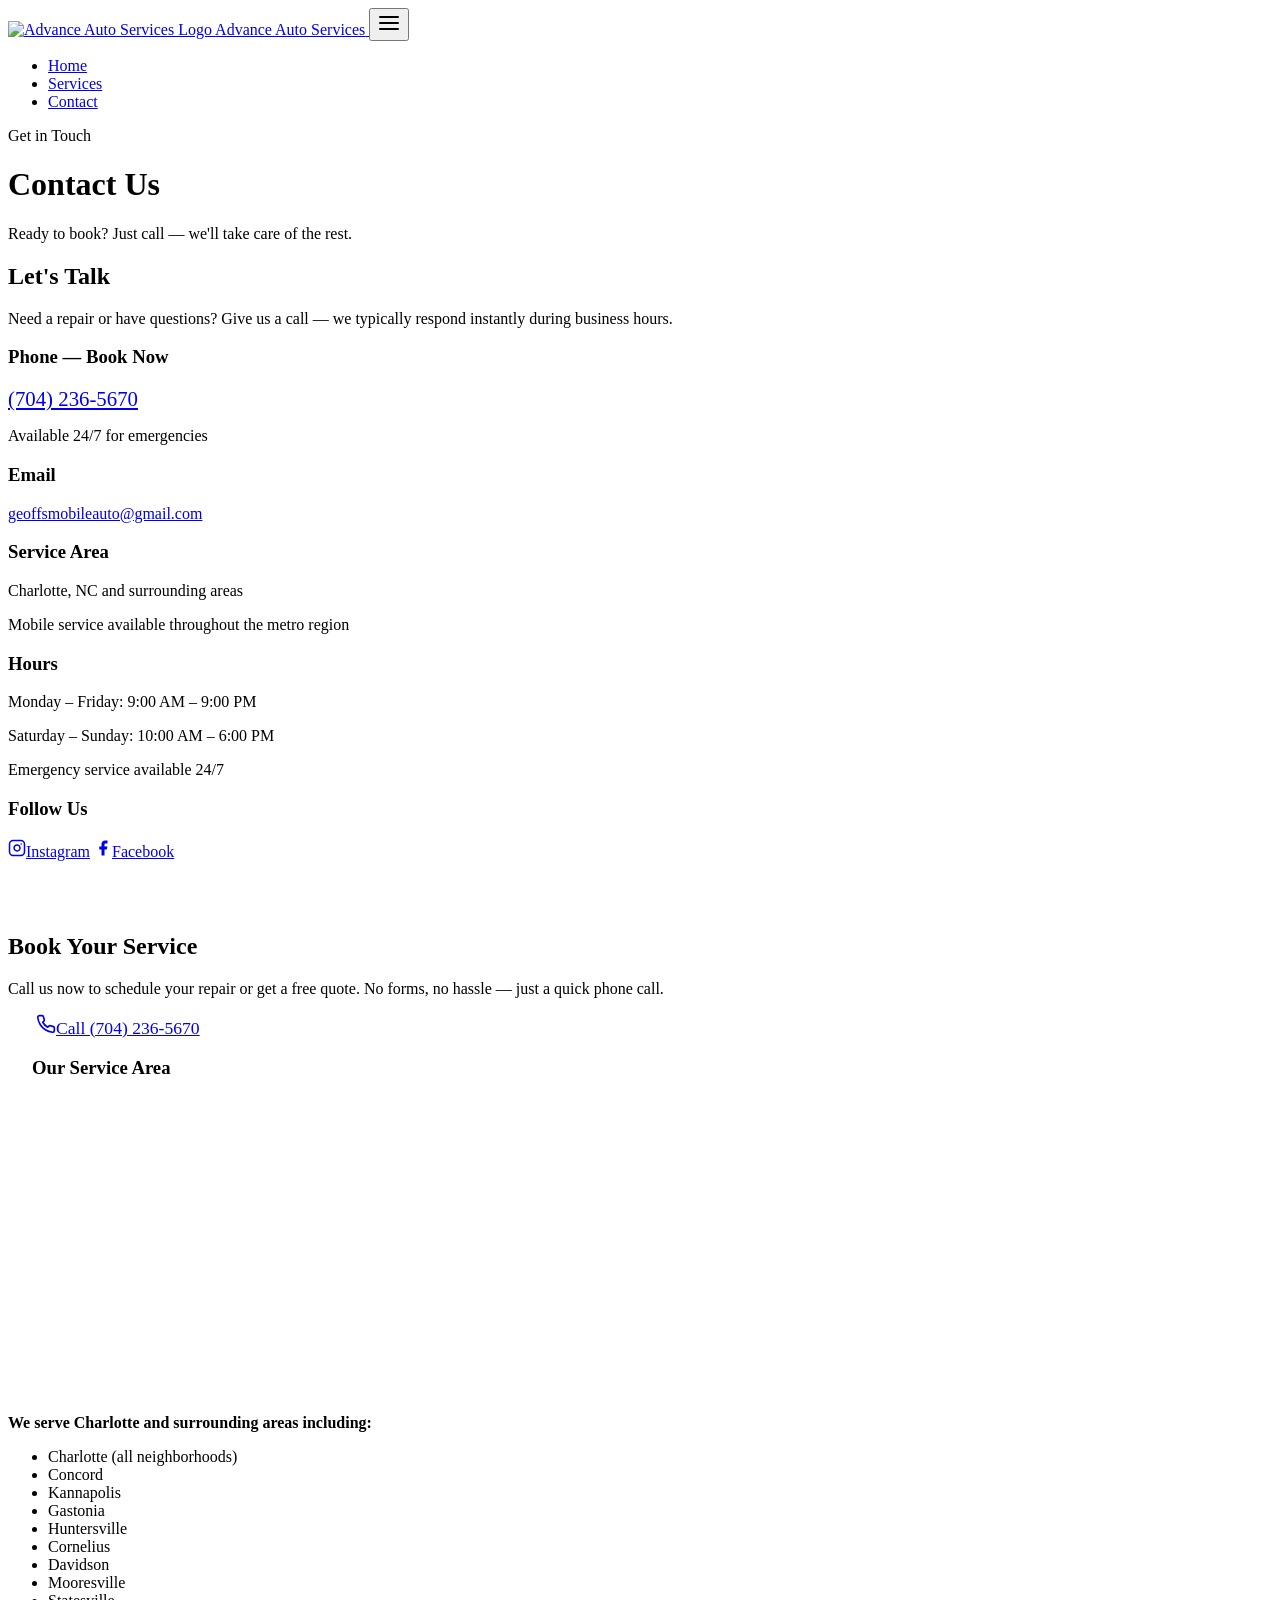
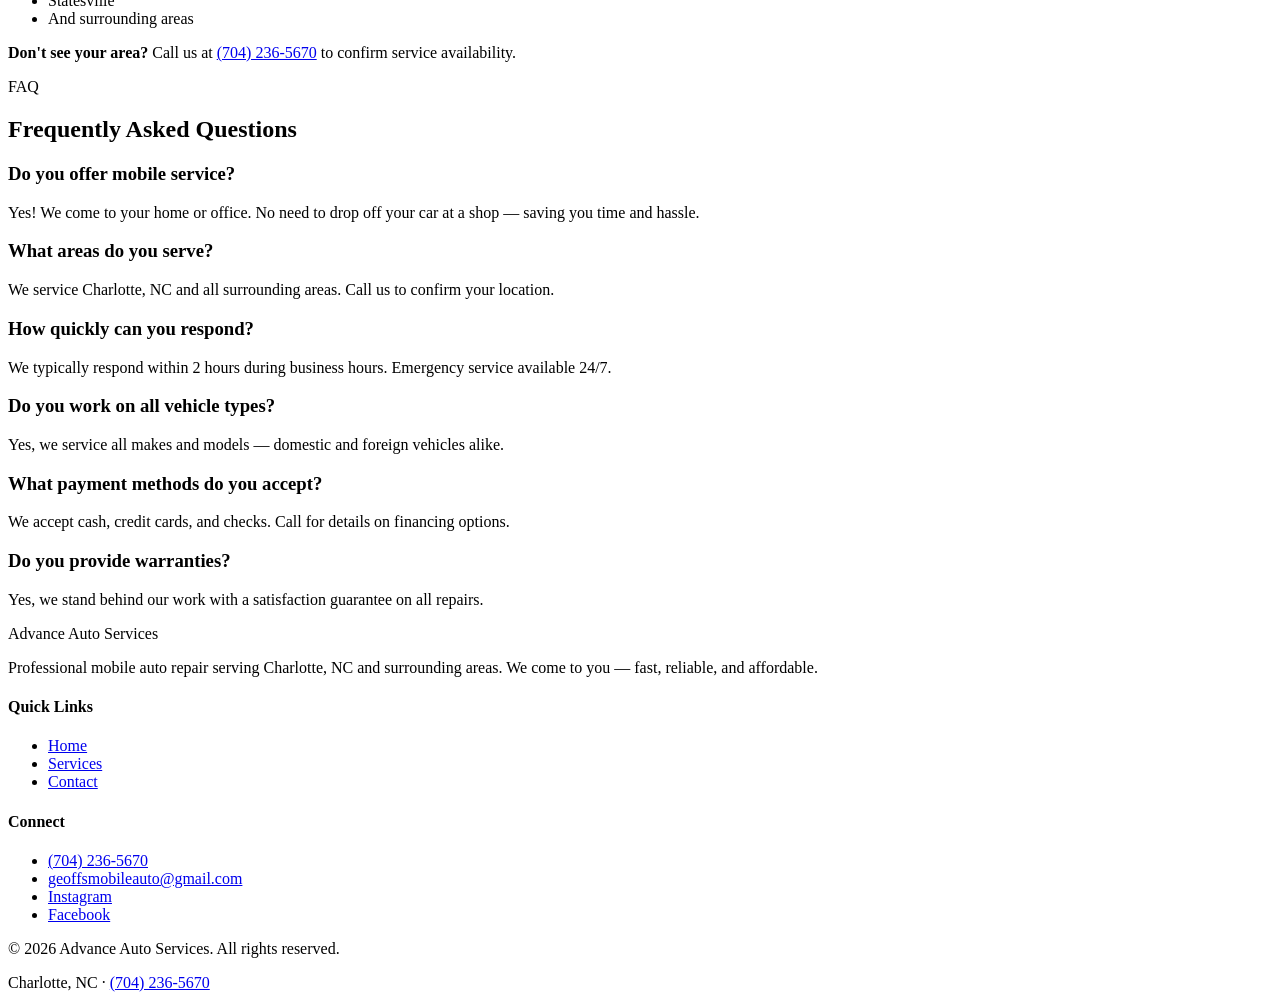
==== contact.html @ 5cb20993 "Add index, contact, services pages and stylesheet" ====
<!DOCTYPE html>
<html lang="en">
<head>
  <meta charset="UTF-8">
  <meta name="viewport" content="width=device-width, initial-scale=1.0">
  <title>Contact — Advance Auto Services | Charlotte, NC</title>
  <meta name="description" content="Contact Advance Auto Services in Charlotte, NC. Call (704) 236-5670 or email geoffsmobileauto@gmail.com for a free quote. Mobile service available 24/7.">
  <meta name="author" content="Advance Auto Services">
  <meta name="robots" content="index, follow, max-snippet:-1, max-image-preview:large, max-video-preview:-1">
  <meta name="theme-color" content="#c0392b">
  <meta property="og:title" content="Contact — Advance Auto Services | Charlotte, NC">
  <meta property="og:description" content="Get in touch with Advance Auto Services. Call (704) 236-5670 for a free quote or to schedule service. Available 24/7 for emergencies.">
  <meta property="og:type" content="website">
  <meta property="og:url" content="https://geoffsmobileauto.com/contact.html">
  <meta property="og:image" content="https://geoffsmobileauto.com/assets/og-image.jpg">
  <meta name="twitter:card" content="summary_large_image">
  <meta name="twitter:title" content="Contact — Advance Auto Services">
  <meta name="twitter:description" content="Contact us for mobile auto repair in Charlotte, NC. Call (704) 236-5670 or email for a free quote.">
  <link rel="canonical" href="https://geoffsmobileauto.com/contact.html">
  <link rel="icon" type="image/x-icon" href="assets/favicon.ico">
  <link rel="preconnect" href="https://fonts.googleapis.com">
  <link rel="preconnect" href="https://fonts.gstatic.com" crossorigin>
  <link rel="stylesheet" href="https://fonts.googleapis.com/css2?family=Inter:wght@300;400;500;600;700;800&display=swap">
  <link rel="stylesheet" href="styles.css">
  <script type="application/ld+json">
  {
    "@context": "https://schema.org",
    "@type": "LocalBusiness",
    "name": "Advance Auto Services",
    "telephone": "(704) 236-5670",
    "email": "geoffsmobileauto@gmail.com",
    "address": { "@type": "PostalAddress", "addressLocality": "Charlotte", "addressRegion": "NC", "addressCountry": "US" },
    "url": "https://geoffsmobileauto.com",
    "areaServed": { "@type": "City", "name": "Charlotte, NC" }
  }
  </script>
</head>
<body>
  <nav class="navbar">
    <div class="container">
      <a href="index.html" class="logo">
        <img src="assets/logo.webp" alt="Advance Auto Services Logo" class="logo-img" width="40" height="40">
        <span class="logo-text">Advance <span>Auto Services</span></span>
      </a>
      <button class="mobile-toggle" id="mobileToggle" aria-label="Toggle menu">
        <svg width="24" height="24" viewBox="0 0 24 24" fill="none" stroke="currentColor" stroke-width="2" stroke-linecap="round"><line x1="3" y1="6" x2="21" y2="6" /><line x1="3" y1="12" x2="21" y2="12" /><line x1="3" y1="18" x2="21" y2="18" /></svg>
      </button>
      <ul class="nav-links" id="navLinks">
        <li><a href="index.html">Home</a></li>
        <li><a href="services.html">Services</a></li>
        <li><a href="contact.html" class="active">Contact</a></li>
      </ul>
    </div>
  </nav>
  <main>
    <header class="page-header">
      <div class="container">
        <p class="section-label" style="color: var(--primary-light);">Get in Touch</p>
        <h1>Contact Us</h1>
        <p>Ready to book? Just call — we'll take care of the rest.</p>
      </div>
    </header>
    <section class="contact-section">
      <div class="container">
        <div class="contact-wrapper">
          <div class="contact-info">
            <h2>Let's Talk</h2>
            <p>Need a repair or have questions? Give us a call — we typically respond instantly during business hours.</p>
            <div class="info-item"><h3>Phone — Book Now</h3><p><a href="tel:+17042365670" style="font-size:1.3rem;">(704) 236-5670</a></p><p class="small">Available 24/7 for emergencies</p></div>
            <div class="info-item"><h3>Email</h3><p><a href="mailto:geoffsmobileauto@gmail.com">geoffsmobileauto@gmail.com</a></p></div>
            <div class="info-item"><h3>Service Area</h3><p>Charlotte, NC and surrounding areas</p><p class="small">Mobile service available throughout the metro region</p></div>
            <div class="info-item"><h3>Hours</h3><p>Monday – Friday: 9:00 AM – 9:00 PM</p><p>Saturday – Sunday: 10:00 AM – 6:00 PM</p><p class="small">Emergency service available 24/7</p></div>
            <div class="info-item">
              <h3>Follow Us</h3>
              <div class="social-links">
                <a href="https://www.instagram.com/geoffsmobileauto/" target="_blank" rel="noopener noreferrer" class="social-link"><svg width="18" height="18" viewBox="0 0 24 24" fill="none" stroke="currentColor" stroke-width="2" stroke-linecap="round" stroke-linejoin="round"><rect x="2" y="2" width="20" height="20" rx="5" ry="5" /><path d="M16 11.37A4 4 0 1 1 12.63 8 4 4 0 0 1 16 11.37z" /><line x1="17.5" y1="6.5" x2="17.51" y2="6.5" /></svg>Instagram</a>
                <a href="https://www.facebook.com/Geoffsmobileauto/" target="_blank" rel="noopener noreferrer" class="social-link"><svg width="18" height="18" viewBox="0 0 24 24" fill="currentColor"><path d="M18 2h-3a5 5 0 0 0-5 5v3H7v4h3v8h4v-8h3l1-4h-4V7a1 1 0 0 1 1-1h3z" /></svg>Facebook</a>
              </div>
            </div>
          </div>
          <div class="contact-book-wrapper">
            <div class="book-now-card">
              <svg width="48" height="48" viewBox="0 0 24 24" fill="none" stroke="var(--primary)" stroke-width="1.5" stroke-linecap="round" stroke-linejoin="round"><path d="M22 16.92v3a2 2 0 0 1-2.18 2 19.79 19.79 0 0 1-8.63-3.07 19.5 19.5 0 0 1-6-6 19.79 19.79 0 0 1-3.07-8.67A2 2 0 0 1 4.11 2h3a2 2 0 0 1 2 1.72c.127.96.361 1.903.7 2.81a2 2 0 0 1-.45 2.11L8.09 9.91a16 16 0 0 0 6 6l1.27-1.27a2 2 0 0 1 2.11-.45c.907.339 1.85.573 2.81.7A2 2 0 0 1 22 16.92z" /></svg>
              <h2>Book Your Service</h2>
              <p>Call us now to schedule your repair or get a free quote. No forms, no hassle — just a quick phone call.</p>
              <a href="tel:+17042365670" class="btn btn-primary" style="width:100%;justify-content:center;font-size:1.1rem;padding:18px 28px;"><svg width="20" height="20" viewBox="0 0 24 24" fill="none" stroke="currentColor" stroke-width="2" stroke-linecap="round" stroke-linejoin="round"><path d="M22 16.92v3a2 2 0 0 1-2.18 2 19.79 19.79 0 0 1-8.63-3.07 19.5 19.5 0 0 1-6-6 19.79 19.79 0 0 1-3.07-8.67A2 2 0 0 1 4.11 2h3a2 2 0 0 1 2 1.72c.127.96.361 1.903.7 2.81a2 2 0 0 1-.45 2.11L8.09 9.91a16 16 0 0 0 6 6l1.27-1.27a2 2 0 0 1 2.11-.45c.907.339 1.85.573 2.81.7A2 2 0 0 1 22 16.92z" /></svg>Call (704) 236-5670</a>
            </div>
            <div class="map-card">
              <h3><svg width="18" height="18" viewBox="0 0 24 24" fill="none" stroke="var(--primary)" stroke-width="2" stroke-linecap="round" stroke-linejoin="round" style="vertical-align:middle;margin-right:6px"><path d="M21 10c0 7-9 13-9 13s-9-6-9-13a9 9 0 0 1 18 0z" /><circle cx="12" cy="10" r="3" /></svg>Our Service Area</h3>
              <div class="map-wrapper"><div id="map" style="width: 100%; height: 300px; border-radius: 0;"></div></div>
              <div class="coverage-details">
                <p><strong>We serve Charlotte and surrounding areas including:</strong></p>
                <ul class="coverage-list"><li>Charlotte (all neighborhoods)</li><li>Concord</li><li>Kannapolis</li><li>Gastonia</li><li>Huntersville</li><li>Cornelius</li><li>Davidson</li><li>Mooresville</li><li>Statesville</li><li>And surrounding areas</li></ul>
                <p class="coverage-note"><strong>Don't see your area?</strong> Call us at <a href="tel:+17042365670">(704) 236-5670</a> to confirm service availability.</p>
              </div>
            </div>
          </div>
        </div>
      </div>
    </section>
    <section class="faq-section">
      <div class="container">
        <div class="section-header text-center"><p class="section-label">FAQ</p><h2 class="section-title">Frequently Asked Questions</h2></div>
        <div class="faq-grid">
          <div class="faq-item"><h3>Do you offer mobile service?</h3><p>Yes! We come to your home or office. No need to drop off your car at a shop — saving you time and hassle.</p></div>
          <div class="faq-item"><h3>What areas do you serve?</h3><p>We service Charlotte, NC and all surrounding areas. Call us to confirm your location.</p></div>
          <div class="faq-item"><h3>How quickly can you respond?</h3><p>We typically respond within 2 hours during business hours. Emergency service available 24/7.</p></div>
          <div class="faq-item"><h3>Do you work on all vehicle types?</h3><p>Yes, we service all makes and models — domestic and foreign vehicles alike.</p></div>
          <div class="faq-item"><h3>What payment methods do you accept?</h3><p>We accept cash, credit cards, and checks. Call for details on financing options.</p></div>
          <div class="faq-item"><h3>Do you provide warranties?</h3><p>Yes, we stand behind our work with a satisfaction guarantee on all repairs.</p></div>
        </div>
      </div>
    </section>
  </main>
  <footer>
    <div class="container">
      <div class="footer-grid">
        <div class="footer-brand"><span class="logo-text">Advance <span style="color:var(--primary);">Auto Services</span></span><p>Professional mobile auto repair serving Charlotte, NC and surrounding areas. We come to you — fast, reliable, and affordable.</p></div>
        <div class="footer-col"><h4>Quick Links</h4><ul><li><a href="index.html">Home</a></li><li><a href="services.html">Services</a></li><li><a href="contact.html">Contact</a></li></ul></div>
        <div class="footer-col"><h4>Connect</h4><ul><li><a href="tel:+17042365670">(704) 236-5670</a></li><li><a href="mailto:geoffsmobileauto@gmail.com">geoffsmobileauto@gmail.com</a></li><li><a href="https://www.instagram.com/geoffsmobileauto/" target="_blank" rel="noopener noreferrer">Instagram</a></li><li><a href="https://www.facebook.com/Geoffsmobileauto/" target="_blank" rel="noopener noreferrer">Facebook</a></li></ul></div>
      </div>
      <div class="footer-bottom">
        <p>&copy; <span class="copyright-year">2025</span> Advance Auto Services. All rights reserved.</p>
        <p>Charlotte, NC &middot; <a href="tel:+17042365670">(704) 236-5670</a></p>
      </div>
    </div>
  </footer>
  <script src="script.js"></script>
</body>
</html>
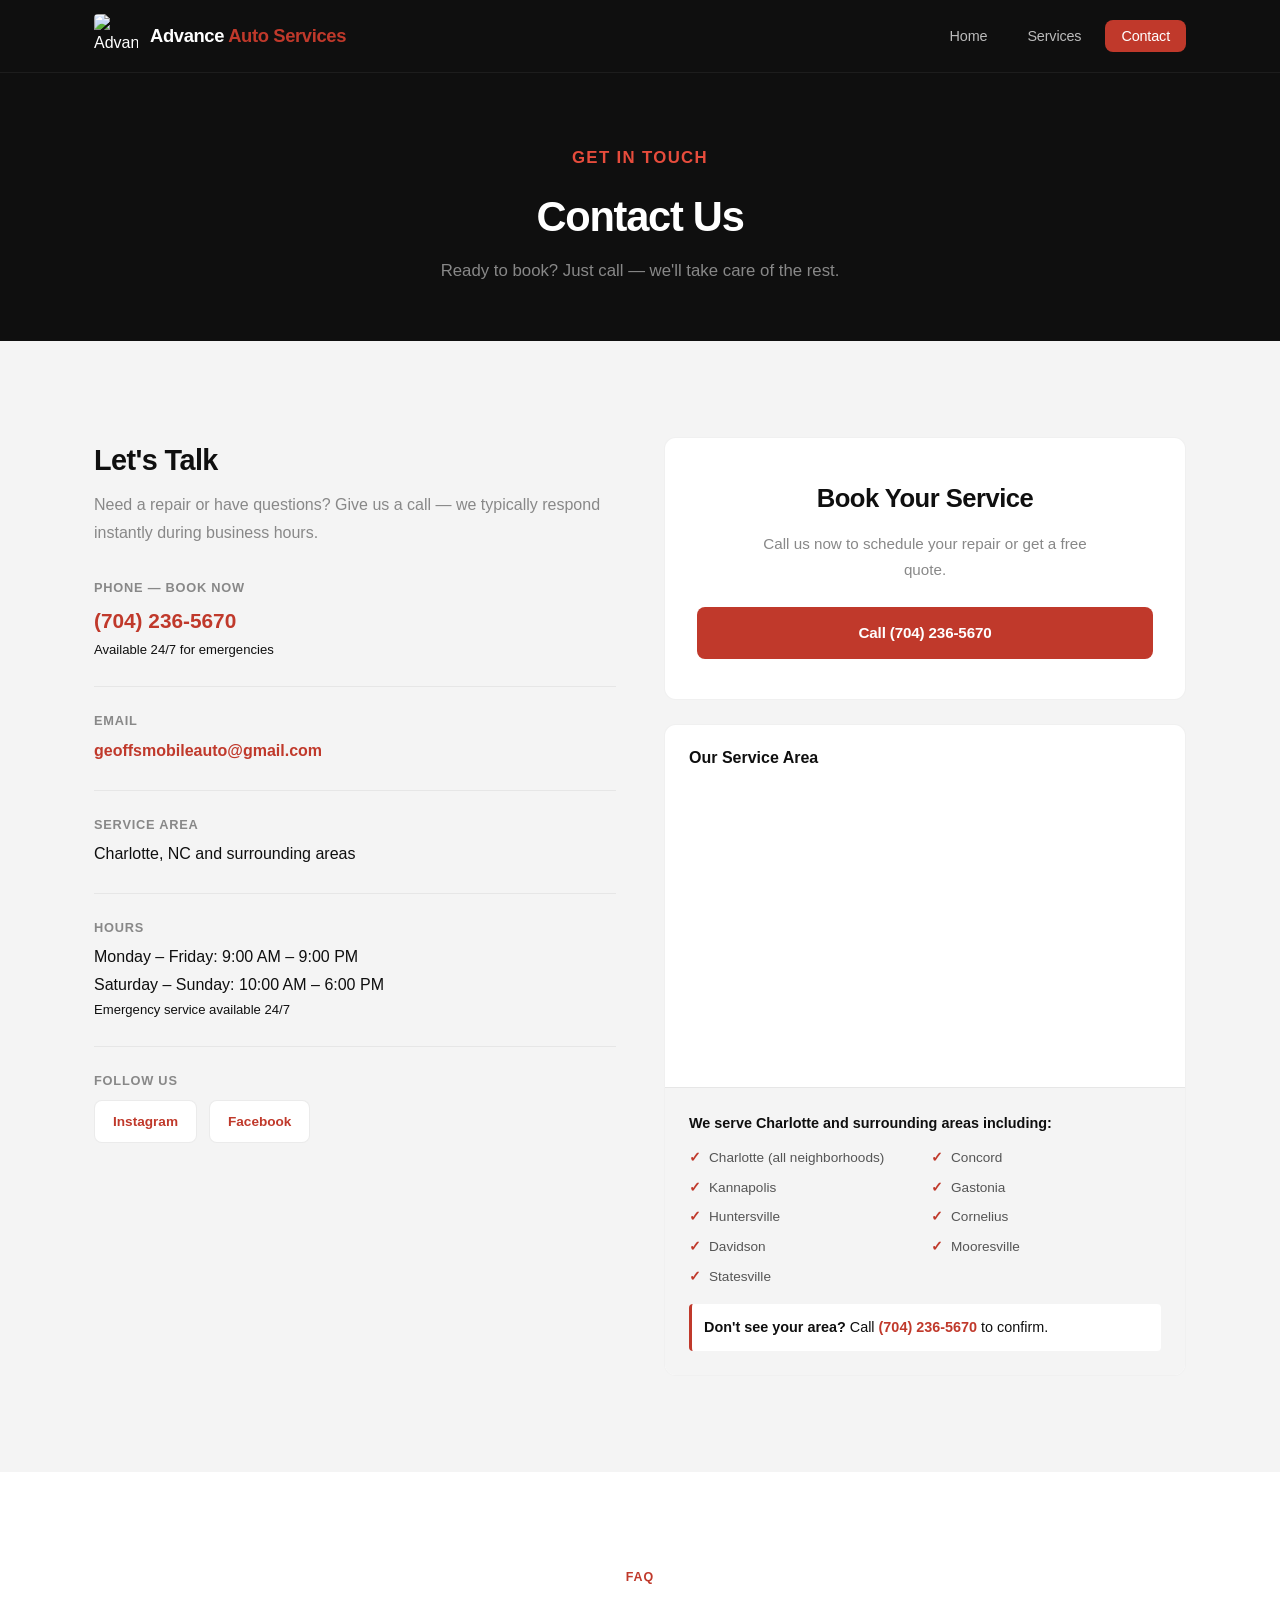
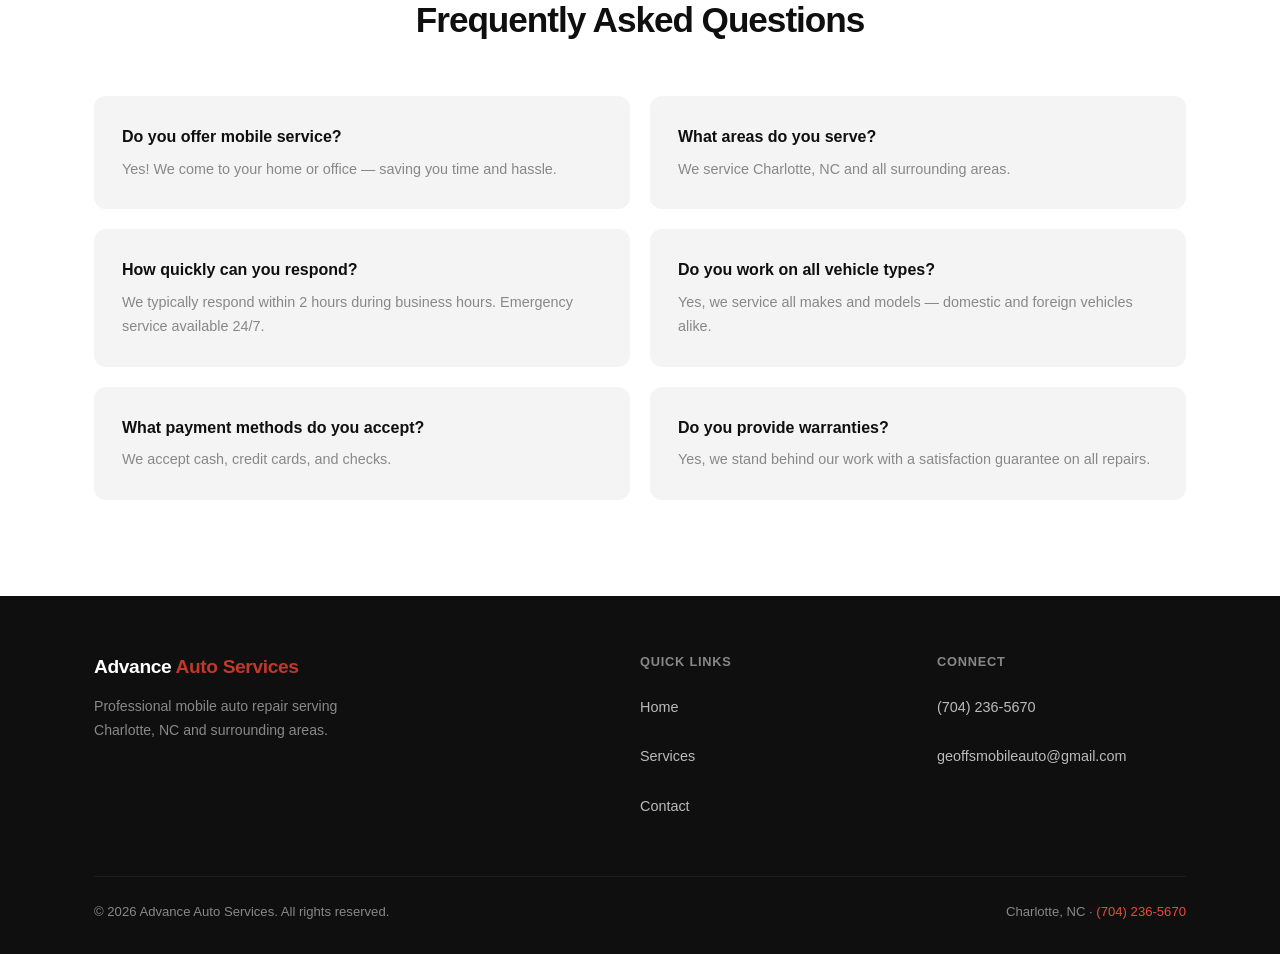
==== commit cf0a45a0: "Clone Geoff's site as Advance Auto Services on main" ====
--- a/contact.html
+++ b/contact.html
@@ -4,127 +4,41 @@
   <meta charset="UTF-8">
   <meta name="viewport" content="width=device-width, initial-scale=1.0">
   <title>Contact — Advance Auto Services | Charlotte, NC</title>
-  <meta name="description" content="Contact Advance Auto Services in Charlotte, NC. Call (704) 236-5670 or email geoffsmobileauto@gmail.com for a free quote. Mobile service available 24/7.">
+  <meta name="description" content="Contact Advance Auto Services in Charlotte, NC. Call (704) 236-5670 for a free quote. Mobile service available 24/7.">
   <meta name="author" content="Advance Auto Services">
-  <meta name="robots" content="index, follow, max-snippet:-1, max-image-preview:large, max-video-preview:-1">
   <meta name="theme-color" content="#c0392b">
   <meta property="og:title" content="Contact — Advance Auto Services | Charlotte, NC">
-  <meta property="og:description" content="Get in touch with Advance Auto Services. Call (704) 236-5670 for a free quote or to schedule service. Available 24/7 for emergencies.">
-  <meta property="og:type" content="website">
-  <meta property="og:url" content="https://geoffsmobileauto.com/contact.html">
-  <meta property="og:image" content="https://geoffsmobileauto.com/assets/og-image.jpg">
-  <meta name="twitter:card" content="summary_large_image">
-  <meta name="twitter:title" content="Contact — Advance Auto Services">
-  <meta name="twitter:description" content="Contact us for mobile auto repair in Charlotte, NC. Call (704) 236-5670 or email for a free quote.">
-  <link rel="canonical" href="https://geoffsmobileauto.com/contact.html">
+  <meta property="og:description" content="Get in touch with Advance Auto Services. Call (704) 236-5670 for a free quote or to schedule service.">
   <link rel="icon" type="image/x-icon" href="assets/favicon.ico">
   <link rel="preconnect" href="https://fonts.googleapis.com">
   <link rel="preconnect" href="https://fonts.gstatic.com" crossorigin>
   <link rel="stylesheet" href="https://fonts.googleapis.com/css2?family=Inter:wght@300;400;500;600;700;800&display=swap">
   <link rel="stylesheet" href="styles.css">
   <script type="application/ld+json">
-  {
-    "@context": "https://schema.org",
-    "@type": "LocalBusiness",
-    "name": "Advance Auto Services",
-    "telephone": "(704) 236-5670",
-    "email": "geoffsmobileauto@gmail.com",
-    "address": { "@type": "PostalAddress", "addressLocality": "Charlotte", "addressRegion": "NC", "addressCountry": "US" },
-    "url": "https://geoffsmobileauto.com",
-    "areaServed": { "@type": "City", "name": "Charlotte, NC" }
-  }
+  { "@context": "https://schema.org", "@type": "LocalBusiness", "name": "Advance Auto Services", "telephone": "(704) 236-5670", "email": "geoffsmobileauto@gmail.com", "address": { "@type": "PostalAddress", "addressLocality": "Charlotte", "addressRegion": "NC", "addressCountry": "US" }, "url": "https://geoffsmobileauto.com" }
   </script>
 </head>
 <body>
-  <nav class="navbar">
-    <div class="container">
-      <a href="index.html" class="logo">
-        <img src="assets/logo.webp" alt="Advance Auto Services Logo" class="logo-img" width="40" height="40">
-        <span class="logo-text">Advance <span>Auto Services</span></span>
-      </a>
-      <button class="mobile-toggle" id="mobileToggle" aria-label="Toggle menu">
-        <svg width="24" height="24" viewBox="0 0 24 24" fill="none" stroke="currentColor" stroke-width="2" stroke-linecap="round"><line x1="3" y1="6" x2="21" y2="6" /><line x1="3" y1="12" x2="21" y2="12" /><line x1="3" y1="18" x2="21" y2="18" /></svg>
-      </button>
-      <ul class="nav-links" id="navLinks">
-        <li><a href="index.html">Home</a></li>
-        <li><a href="services.html">Services</a></li>
-        <li><a href="contact.html" class="active">Contact</a></li>
-      </ul>
-    </div>
-  </nav>
+  <nav class="navbar"><div class="container"><a href="index.html" class="logo"><img src="assets/logo.webp" alt="Advance Auto Services Logo" class="logo-img" width="40" height="40"><span class="logo-text">Advance <span>Auto Services</span></span></a><button class="mobile-toggle" id="mobileToggle" aria-label="Toggle menu"><svg width="24" height="24" viewBox="0 0 24 24" fill="none" stroke="currentColor" stroke-width="2" stroke-linecap="round"><line x1="3" y1="6" x2="21" y2="6"/><line x1="3" y1="12" x2="21" y2="12"/><line x1="3" y1="18" x2="21" y2="18"/></svg></button><ul class="nav-links" id="navLinks"><li><a href="index.html">Home</a></li><li><a href="services.html">Services</a></li><li><a href="contact.html" class="active">Contact</a></li></ul></div></nav>
   <main>
-    <header class="page-header">
-      <div class="container">
-        <p class="section-label" style="color: var(--primary-light);">Get in Touch</p>
-        <h1>Contact Us</h1>
-        <p>Ready to book? Just call — we'll take care of the rest.</p>
+    <header class="page-header"><div class="container"><p class="section-label" style="color: var(--primary-light);">Get in Touch</p><h1>Contact Us</h1><p>Ready to book? Just call — we'll take care of the rest.</p></div></header>
+    <section class="contact-section"><div class="container"><div class="contact-wrapper">
+      <div class="contact-info">
+        <h2>Let's Talk</h2><p>Need a repair or have questions? Give us a call — we typically respond instantly during business hours.</p>
+        <div class="info-item"><h3>Phone — Book Now</h3><p><a href="tel:+17042365670" style="font-size:1.3rem;">(704) 236-5670</a></p><p class="small">Available 24/7 for emergencies</p></div>
+        <div class="info-item"><h3>Email</h3><p><a href="mailto:geoffsmobileauto@gmail.com">geoffsmobileauto@gmail.com</a></p></div>
+        <div class="info-item"><h3>Service Area</h3><p>Charlotte, NC and surrounding areas</p></div>
+        <div class="info-item"><h3>Hours</h3><p>Monday – Friday: 9:00 AM – 9:00 PM</p><p>Saturday – Sunday: 10:00 AM – 6:00 PM</p><p class="small">Emergency service available 24/7</p></div>
+        <div class="info-item"><h3>Follow Us</h3><div class="social-links"><a href="https://www.instagram.com/geoffsmobileauto/" target="_blank" rel="noopener noreferrer" class="social-link">Instagram</a><a href="https://www.facebook.com/Geoffsmobileauto/" target="_blank" rel="noopener noreferrer" class="social-link">Facebook</a></div></div>
       </div>
-    </header>
-    <section class="contact-section">
-      <div class="container">
-        <div class="contact-wrapper">
-          <div class="contact-info">
-            <h2>Let's Talk</h2>
-            <p>Need a repair or have questions? Give us a call — we typically respond instantly during business hours.</p>
-            <div class="info-item"><h3>Phone — Book Now</h3><p><a href="tel:+17042365670" style="font-size:1.3rem;">(704) 236-5670</a></p><p class="small">Available 24/7 for emergencies</p></div>
-            <div class="info-item"><h3>Email</h3><p><a href="mailto:geoffsmobileauto@gmail.com">geoffsmobileauto@gmail.com</a></p></div>
-            <div class="info-item"><h3>Service Area</h3><p>Charlotte, NC and surrounding areas</p><p class="small">Mobile service available throughout the metro region</p></div>
-            <div class="info-item"><h3>Hours</h3><p>Monday – Friday: 9:00 AM – 9:00 PM</p><p>Saturday – Sunday: 10:00 AM – 6:00 PM</p><p class="small">Emergency service available 24/7</p></div>
-            <div class="info-item">
-              <h3>Follow Us</h3>
-              <div class="social-links">
-                <a href="https://www.instagram.com/geoffsmobileauto/" target="_blank" rel="noopener noreferrer" class="social-link"><svg width="18" height="18" viewBox="0 0 24 24" fill="none" stroke="currentColor" stroke-width="2" stroke-linecap="round" stroke-linejoin="round"><rect x="2" y="2" width="20" height="20" rx="5" ry="5" /><path d="M16 11.37A4 4 0 1 1 12.63 8 4 4 0 0 1 16 11.37z" /><line x1="17.5" y1="6.5" x2="17.51" y2="6.5" /></svg>Instagram</a>
-                <a href="https://www.facebook.com/Geoffsmobileauto/" target="_blank" rel="noopener noreferrer" class="social-link"><svg width="18" height="18" viewBox="0 0 24 24" fill="currentColor"><path d="M18 2h-3a5 5 0 0 0-5 5v3H7v4h3v8h4v-8h3l1-4h-4V7a1 1 0 0 1 1-1h3z" /></svg>Facebook</a>
-              </div>
-            </div>
-          </div>
-          <div class="contact-book-wrapper">
-            <div class="book-now-card">
-              <svg width="48" height="48" viewBox="0 0 24 24" fill="none" stroke="var(--primary)" stroke-width="1.5" stroke-linecap="round" stroke-linejoin="round"><path d="M22 16.92v3a2 2 0 0 1-2.18 2 19.79 19.79 0 0 1-8.63-3.07 19.5 19.5 0 0 1-6-6 19.79 19.79 0 0 1-3.07-8.67A2 2 0 0 1 4.11 2h3a2 2 0 0 1 2 1.72c.127.96.361 1.903.7 2.81a2 2 0 0 1-.45 2.11L8.09 9.91a16 16 0 0 0 6 6l1.27-1.27a2 2 0 0 1 2.11-.45c.907.339 1.85.573 2.81.7A2 2 0 0 1 22 16.92z" /></svg>
-              <h2>Book Your Service</h2>
-              <p>Call us now to schedule your repair or get a free quote. No forms, no hassle — just a quick phone call.</p>
-              <a href="tel:+17042365670" class="btn btn-primary" style="width:100%;justify-content:center;font-size:1.1rem;padding:18px 28px;"><svg width="20" height="20" viewBox="0 0 24 24" fill="none" stroke="currentColor" stroke-width="2" stroke-linecap="round" stroke-linejoin="round"><path d="M22 16.92v3a2 2 0 0 1-2.18 2 19.79 19.79 0 0 1-8.63-3.07 19.5 19.5 0 0 1-6-6 19.79 19.79 0 0 1-3.07-8.67A2 2 0 0 1 4.11 2h3a2 2 0 0 1 2 1.72c.127.96.361 1.903.7 2.81a2 2 0 0 1-.45 2.11L8.09 9.91a16 16 0 0 0 6 6l1.27-1.27a2 2 0 0 1 2.11-.45c.907.339 1.85.573 2.81.7A2 2 0 0 1 22 16.92z" /></svg>Call (704) 236-5670</a>
-            </div>
-            <div class="map-card">
-              <h3><svg width="18" height="18" viewBox="0 0 24 24" fill="none" stroke="var(--primary)" stroke-width="2" stroke-linecap="round" stroke-linejoin="round" style="vertical-align:middle;margin-right:6px"><path d="M21 10c0 7-9 13-9 13s-9-6-9-13a9 9 0 0 1 18 0z" /><circle cx="12" cy="10" r="3" /></svg>Our Service Area</h3>
-              <div class="map-wrapper"><div id="map" style="width: 100%; height: 300px; border-radius: 0;"></div></div>
-              <div class="coverage-details">
-                <p><strong>We serve Charlotte and surrounding areas including:</strong></p>
-                <ul class="coverage-list"><li>Charlotte (all neighborhoods)</li><li>Concord</li><li>Kannapolis</li><li>Gastonia</li><li>Huntersville</li><li>Cornelius</li><li>Davidson</li><li>Mooresville</li><li>Statesville</li><li>And surrounding areas</li></ul>
-                <p class="coverage-note"><strong>Don't see your area?</strong> Call us at <a href="tel:+17042365670">(704) 236-5670</a> to confirm service availability.</p>
-              </div>
-            </div>
-          </div>
-        </div>
+      <div class="contact-book-wrapper">
+        <div class="book-now-card"><h2>Book Your Service</h2><p>Call us now to schedule your repair or get a free quote.</p><a href="tel:+17042365670" class="btn btn-primary" style="width:100%;justify-content:center;">Call (704) 236-5670</a></div>
+        <div class="map-card"><h3>Our Service Area</h3><div class="map-wrapper"><div id="map" style="width:100%;height:300px;"></div></div><div class="coverage-details"><p><strong>We serve Charlotte and surrounding areas including:</strong></p><ul class="coverage-list"><li>Charlotte (all neighborhoods)</li><li>Concord</li><li>Kannapolis</li><li>Gastonia</li><li>Huntersville</li><li>Cornelius</li><li>Davidson</li><li>Mooresville</li><li>Statesville</li></ul><p class="coverage-note"><strong>Don't see your area?</strong> Call <a href="tel:+17042365670">(704) 236-5670</a> to confirm.</p></div></div>
       </div>
-    </section>
-    <section class="faq-section">
-      <div class="container">
-        <div class="section-header text-center"><p class="section-label">FAQ</p><h2 class="section-title">Frequently Asked Questions</h2></div>
-        <div class="faq-grid">
-          <div class="faq-item"><h3>Do you offer mobile service?</h3><p>Yes! We come to your home or office. No need to drop off your car at a shop — saving you time and hassle.</p></div>
-          <div class="faq-item"><h3>What areas do you serve?</h3><p>We service Charlotte, NC and all surrounding areas. Call us to confirm your location.</p></div>
-          <div class="faq-item"><h3>How quickly can you respond?</h3><p>We typically respond within 2 hours during business hours. Emergency service available 24/7.</p></div>
-          <div class="faq-item"><h3>Do you work on all vehicle types?</h3><p>Yes, we service all makes and models — domestic and foreign vehicles alike.</p></div>
-          <div class="faq-item"><h3>What payment methods do you accept?</h3><p>We accept cash, credit cards, and checks. Call for details on financing options.</p></div>
-          <div class="faq-item"><h3>Do you provide warranties?</h3><p>Yes, we stand behind our work with a satisfaction guarantee on all repairs.</p></div>
-        </div>
-      </div>
-    </section>
+    </div></div></section>
+    <section class="faq-section"><div class="container"><div class="section-header text-center"><p class="section-label">FAQ</p><h2 class="section-title">Frequently Asked Questions</h2></div><div class="faq-grid"><div class="faq-item"><h3>Do you offer mobile service?</h3><p>Yes! We come to your home or office — saving you time and hassle.</p></div><div class="faq-item"><h3>What areas do you serve?</h3><p>We service Charlotte, NC and all surrounding areas.</p></div><div class="faq-item"><h3>How quickly can you respond?</h3><p>We typically respond within 2 hours during business hours. Emergency service available 24/7.</p></div><div class="faq-item"><h3>Do you work on all vehicle types?</h3><p>Yes, we service all makes and models — domestic and foreign vehicles alike.</p></div><div class="faq-item"><h3>What payment methods do you accept?</h3><p>We accept cash, credit cards, and checks.</p></div><div class="faq-item"><h3>Do you provide warranties?</h3><p>Yes, we stand behind our work with a satisfaction guarantee on all repairs.</p></div></div></div></section>
   </main>
-  <footer>
-    <div class="container">
-      <div class="footer-grid">
-        <div class="footer-brand"><span class="logo-text">Advance <span style="color:var(--primary);">Auto Services</span></span><p>Professional mobile auto repair serving Charlotte, NC and surrounding areas. We come to you — fast, reliable, and affordable.</p></div>
-        <div class="footer-col"><h4>Quick Links</h4><ul><li><a href="index.html">Home</a></li><li><a href="services.html">Services</a></li><li><a href="contact.html">Contact</a></li></ul></div>
-        <div class="footer-col"><h4>Connect</h4><ul><li><a href="tel:+17042365670">(704) 236-5670</a></li><li><a href="mailto:geoffsmobileauto@gmail.com">geoffsmobileauto@gmail.com</a></li><li><a href="https://www.instagram.com/geoffsmobileauto/" target="_blank" rel="noopener noreferrer">Instagram</a></li><li><a href="https://www.facebook.com/Geoffsmobileauto/" target="_blank" rel="noopener noreferrer">Facebook</a></li></ul></div>
-      </div>
-      <div class="footer-bottom">
-        <p>&copy; <span class="copyright-year">2025</span> Advance Auto Services. All rights reserved.</p>
-        <p>Charlotte, NC &middot; <a href="tel:+17042365670">(704) 236-5670</a></p>
-      </div>
-    </div>
-  </footer>
+  <footer><div class="container"><div class="footer-grid"><div class="footer-brand"><span class="logo-text">Advance <span style="color:var(--primary);">Auto Services</span></span><p>Professional mobile auto repair serving Charlotte, NC and surrounding areas.</p></div><div class="footer-col"><h4>Quick Links</h4><ul><li><a href="index.html">Home</a></li><li><a href="services.html">Services</a></li><li><a href="contact.html">Contact</a></li></ul></div><div class="footer-col"><h4>Connect</h4><ul><li><a href="tel:+17042365670">(704) 236-5670</a></li><li><a href="mailto:geoffsmobileauto@gmail.com">geoffsmobileauto@gmail.com</a></li></ul></div></div><div class="footer-bottom"><p>&copy; <span class="copyright-year">2025</span> Advance Auto Services. All rights reserved.</p><p>Charlotte, NC &middot; <a href="tel:+17042365670">(704) 236-5670</a></p></div></div></footer>
   <script src="script.js"></script>
 </body>
 </html>
--- a/styles.css
+++ b/styles.css
@@ -0,0 +1,414 @@
+
+* {
+    margin: 0;
+    padding: 0;
+    box-sizing: border-box;
+}
+
+:root {
+    --primary: #c0392b;
+    --primary-light: #e74c3c;
+    --primary-dark: #962d22;
+    --dark: #0f0f0f;
+    --dark-2: #1a1a1a;
+    --dark-3: #222;
+    --gray-900: #2a2a2a;
+    --gray-700: #555;
+    --gray-500: #888;
+    --gray-300: #bbb;
+    --gray-100: #f4f4f4;
+    --white: #fff;
+    --radius: 12px;
+    --radius-sm: 8px;
+    --shadow: 0 4px 24px rgba(0,0,0,0.06);
+    --shadow-lg: 0 12px 48px rgba(0,0,0,0.1);
+    --transition: 0.3s cubic-bezier(0.4, 0, 0.2, 1);
+}
+
+html { scroll-behavior: smooth; }
+
+body {
+    font-family: 'Inter', -apple-system, BlinkMacSystemFont, sans-serif;
+    color: var(--dark);
+    line-height: 1.6;
+    background: var(--white);
+    -webkit-font-smoothing: antialiased;
+}
+
+.container {
+    max-width: 1140px;
+    margin: 0 auto;
+    padding: 0 24px;
+}
+
+.navbar {
+    background: var(--dark);
+    padding: 0;
+    position: sticky;
+    top: 0;
+    z-index: 1000;
+    border-bottom: 1px solid rgba(255,255,255,0.06);
+}
+
+.navbar .container {
+    display: flex;
+    justify-content: space-between;
+    align-items: center;
+    height: 72px;
+}
+
+.logo {
+    display: flex;
+    align-items: center;
+    gap: 12px;
+    text-decoration: none;
+    color: var(--white);
+}
+
+.logo-img { height: 44px; width: auto; border-radius: 4px; }
+
+.logo-text {
+    font-size: 1.15rem;
+    font-weight: 700;
+    letter-spacing: -0.02em;
+    color: var(--white);
+}
+
+.logo-text span { color: var(--primary); }
+
+.nav-links {
+    display: flex;
+    list-style: none;
+    gap: 8px;
+    align-items: center;
+}
+
+.nav-links a {
+    color: var(--gray-300);
+    text-decoration: none;
+    font-weight: 500;
+    font-size: 0.9rem;
+    padding: 8px 16px;
+    border-radius: 8px;
+    transition: var(--transition);
+    letter-spacing: -0.01em;
+}
+
+.nav-links a:hover { color: var(--white); background: rgba(255,255,255,0.06); }
+.nav-links a.active { color: var(--white); background: var(--primary); }
+
+.mobile-toggle {
+    display: none;
+    background: none;
+    border: none;
+    color: var(--white);
+    cursor: pointer;
+    padding: 12px;
+    min-width: 48px;
+    min-height: 48px;
+}
+
+.hero {
+    position: relative;
+    min-height: 520px;
+    display: flex;
+    align-items: center;
+    overflow: hidden;
+    background: var(--dark);
+}
+
+.hero-bg { position: absolute; inset: 0; z-index: 1; }
+.hero-bg img { width: 100%; height: 100%; object-fit: cover; opacity: 0.45; }
+
+.hero-overlay {
+    position: absolute;
+    inset: 0;
+    background: linear-gradient(135deg, rgba(15,15,15,0.85) 0%, rgba(15,15,15,0.5) 100%);
+    z-index: 2;
+}
+
+.hero .container { position: relative; z-index: 3; padding-top: 80px; padding-bottom: 80px; }
+.hero-content { max-width: 600px; }
+
+.hero-badge {
+    display: inline-flex;
+    align-items: center;
+    gap: 8px;
+    background: rgba(192,57,43,0.15);
+    border: 1px solid rgba(192,57,43,0.3);
+    color: var(--primary-light);
+    padding: 6px 16px;
+    border-radius: 100px;
+    font-size: 0.8rem;
+    font-weight: 600;
+    letter-spacing: 0.03em;
+    text-transform: uppercase;
+    margin-bottom: 24px;
+}
+
+.hero h1 {
+    font-size: 3.2rem;
+    font-weight: 800;
+    line-height: 1.1;
+    letter-spacing: -0.03em;
+    color: var(--white);
+    margin-bottom: 16px;
+}
+
+.hero p { font-size: 1.1rem; color: var(--gray-300); margin-bottom: 32px; line-height: 1.7; max-width: 480px; }
+.hero-actions { display: flex; gap: 12px; flex-wrap: wrap; }
+
+.btn {
+    display: inline-flex;
+    align-items: center;
+    gap: 8px;
+    padding: 14px 28px;
+    border-radius: var(--radius-sm);
+    text-decoration: none;
+    font-weight: 600;
+    font-size: 0.95rem;
+    transition: var(--transition);
+    cursor: pointer;
+    border: none;
+    letter-spacing: -0.01em;
+}
+
+.btn-primary { background: var(--primary); color: var(--white); }
+.btn-primary:hover { background: var(--primary-dark); transform: translateY(-2px); box-shadow: 0 8px 24px rgba(192,57,43,0.3); }
+.btn-outline { background: transparent; color: var(--white); border: 1.5px solid rgba(255,255,255,0.25); }
+.btn-outline:hover { border-color: var(--white); background: rgba(255,255,255,0.05); }
+
+section { padding: 96px 0; }
+
+.section-label {
+    font-size: 0.78rem;
+    font-weight: 700;
+    text-transform: uppercase;
+    letter-spacing: 0.08em;
+    color: var(--primary);
+    margin-bottom: 12px;
+}
+
+.section-title {
+    font-size: 2.2rem;
+    font-weight: 800;
+    letter-spacing: -0.03em;
+    color: var(--dark);
+    margin-bottom: 16px;
+    line-height: 1.15;
+}
+
+.section-subtitle { font-size: 1.05rem; color: var(--gray-500); max-width: 520px; line-height: 1.7; }
+.section-header { margin-bottom: 56px; }
+.text-center { text-align: center; }
+.mx-auto { margin-left: auto; margin-right: auto; }
+
+.about { background: var(--gray-100); }
+
+.about-grid { display: grid; grid-template-columns: 1fr 1fr; gap: 64px; align-items: center; }
+
+.about-image { border-radius: var(--radius); overflow: hidden; aspect-ratio: 4/3; box-shadow: var(--shadow-lg); }
+.about-image img { width: 100%; height: 100%; object-fit: cover; transition: transform 0.6s ease; }
+.about-image:hover img { transform: scale(1.03); }
+.about-text .section-subtitle { margin-bottom: 32px; }
+
+.features-list { list-style: none; display: flex; flex-direction: column; gap: 14px; }
+
+.features-list li {
+    display: flex;
+    align-items: center;
+    gap: 12px;
+    font-size: 0.95rem;
+    color: var(--gray-700);
+    font-weight: 500;
+}
+
+.features-list li .check {
+    width: 24px; height: 24px; border-radius: 50%;
+    background: rgba(192,57,43,0.1);
+    color: var(--primary);
+    display: flex; align-items: center; justify-content: center;
+    font-size: 0.75rem; flex-shrink: 0; font-weight: 700;
+}
+
+.stats-bar { background: var(--dark); padding: 48px 0; }
+.stats-grid { display: grid; grid-template-columns: repeat(4, 1fr); gap: 32px; text-align: center; }
+.stat-item h3 { font-size: 2.4rem; font-weight: 800; color: var(--primary-light); letter-spacing: -0.03em; margin-bottom: 4px; }
+.stat-item p { font-size: 0.85rem; color: var(--gray-500); font-weight: 500; text-transform: uppercase; letter-spacing: 0.05em; }
+
+.services-grid { display: grid; grid-template-columns: repeat(3, 1fr); gap: 24px; }
+
+.service-card {
+    background: var(--white); padding: 36px 28px; border-radius: var(--radius);
+    border: 1px solid rgba(0,0,0,0.06); transition: var(--transition);
+    position: relative; overflow: hidden;
+}
+
+.service-card::before {
+    content: ''; position: absolute; top: 0; left: 0; right: 0; height: 3px;
+    background: var(--primary); transform: scaleX(0); transition: transform 0.4s ease; transform-origin: left;
+}
+
+.service-card:hover { transform: translateY(-6px); box-shadow: var(--shadow-lg); }
+.service-card:hover::before { transform: scaleX(1); }
+
+.service-icon {
+    width: 48px; height: 48px; border-radius: 12px;
+    background: rgba(192,57,43,0.08);
+    display: flex; align-items: center; justify-content: center;
+    margin-bottom: 20px;
+}
+
+.service-card h3 { font-size: 1.15rem; font-weight: 700; color: var(--dark); margin-bottom: 8px; letter-spacing: -0.01em; }
+.service-card p { font-size: 0.9rem; color: var(--gray-500); line-height: 1.65; }
+
+.view-all {
+    display: inline-flex; align-items: center; gap: 6px;
+    color: var(--primary); text-decoration: none; font-weight: 600; font-size: 0.95rem;
+    margin-top: 40px; transition: var(--transition);
+}
+.view-all:hover { gap: 12px; }
+
+.gallery { background: var(--gray-100); }
+.gallery-grid { display: grid; grid-template-columns: repeat(3, 1fr); gap: 16px; }
+.gallery-item { border-radius: var(--radius); overflow: hidden; aspect-ratio: 4/3; cursor: pointer; }
+.gallery-item img { width: 100%; height: 100%; object-fit: cover; transition: transform 0.5s ease; }
+.gallery-item:hover img { transform: scale(1.06); }
+
+.cta-section { background: var(--dark); text-align: center; }
+.cta-section .section-title { color: var(--white); }
+.cta-section .section-subtitle { color: var(--gray-500); }
+.cta-actions { display: flex; gap: 12px; justify-content: center; margin-top: 32px; flex-wrap: wrap; }
+
+.page-header { background: var(--dark); padding: 72px 0 56px; text-align: center; }
+.page-header h1 { font-size: 2.6rem; font-weight: 800; color: var(--white); letter-spacing: -0.03em; margin-bottom: 8px; }
+.page-header p { font-size: 1.05rem; color: var(--gray-500); }
+
+.services-detailed { background: var(--gray-100); }
+
+.service-item {
+    background: var(--white); padding: 40px; margin-bottom: 20px;
+    border-radius: var(--radius); border: 1px solid rgba(0,0,0,0.05); transition: var(--transition);
+}
+.service-item:hover { box-shadow: var(--shadow); }
+.service-item h2 { font-size: 1.4rem; font-weight: 700; color: var(--dark); margin-bottom: 12px; letter-spacing: -0.02em; }
+.service-item p { color: var(--gray-500); margin-bottom: 20px; line-height: 1.75; font-size: 0.95rem; }
+
+.service-list { list-style: none; display: grid; grid-template-columns: repeat(auto-fit, minmax(200px, 1fr)); gap: 10px; }
+.service-list li { padding: 6px 0 6px 24px; position: relative; color: var(--gray-700); font-size: 0.9rem; font-weight: 500; }
+.service-list li::before { content: '→'; position: absolute; left: 0; color: var(--primary); font-weight: 700; }
+
+.why-choose { background: var(--white); }
+.benefits-grid { display: grid; grid-template-columns: repeat(4, 1fr); gap: 24px; }
+.benefit { text-align: center; padding: 32px 20px; border-radius: var(--radius); transition: var(--transition); }
+.benefit:hover { background: var(--gray-100); }
+.benefit-icon { width: 56px; height: 56px; border-radius: 16px; background: rgba(192,57,43,0.08); display: flex; align-items: center; justify-content: center; margin: 0 auto 16px; }
+.benefit h3 { font-size: 1rem; font-weight: 700; color: var(--dark); margin-bottom: 8px; }
+.benefit p { font-size: 0.88rem; color: var(--gray-500); line-height: 1.65; }
+
+.contact-section { background: var(--gray-100); }
+.contact-wrapper { display: grid; grid-template-columns: 1fr 1fr; gap: 48px; }
+.contact-info h2 { font-size: 1.8rem; font-weight: 800; color: var(--dark); margin-bottom: 8px; letter-spacing: -0.02em; }
+.contact-info > p { color: var(--gray-500); margin-bottom: 32px; line-height: 1.7; }
+
+.info-item { margin-bottom: 24px; padding-bottom: 24px; border-bottom: 1px solid rgba(0,0,0,0.06); }
+.info-item:last-child { border-bottom: none; }
+.info-item h3 { font-size: 0.8rem; font-weight: 700; text-transform: uppercase; letter-spacing: 0.06em; color: var(--gray-500); margin-bottom: 6px; }
+.info-item p { color: var(--dark); font-weight: 500; margin-bottom: 2px; }
+.info-item a { color: var(--primary); text-decoration: none; font-weight: 600; transition: var(--transition); }
+.info-item a:hover { color: var(--primary-dark); }
+.small { font-size: 0.82rem; color: var(--gray-500); font-weight: 400; }
+
+.social-links { display: flex; gap: 12px; margin-top: 8px; }
+.social-link {
+    display: inline-flex; align-items: center; gap: 8px;
+    padding: 10px 18px; background: var(--white);
+    border: 1px solid rgba(0,0,0,0.08); border-radius: var(--radius-sm);
+    color: var(--dark); text-decoration: none; font-size: 0.85rem; font-weight: 600; transition: var(--transition);
+}
+.social-link:hover { border-color: var(--primary); color: var(--primary); transform: translateY(-2px); box-shadow: var(--shadow); }
+
+.faq-section { background: var(--white); }
+.faq-grid { display: grid; grid-template-columns: repeat(2, 1fr); gap: 20px; }
+.faq-item { background: var(--gray-100); padding: 28px; border-radius: var(--radius); transition: var(--transition); }
+.faq-item:hover { box-shadow: var(--shadow); transform: translateY(-2px); }
+.faq-item h3 { font-size: 1rem; font-weight: 700; color: var(--dark); margin-bottom: 8px; }
+.faq-item p { font-size: 0.9rem; color: var(--gray-500); line-height: 1.65; }
+
+footer { background: var(--dark); color: var(--white); padding: 56px 0 32px; }
+.footer-grid { display: grid; grid-template-columns: 2fr 1fr 1fr; gap: 48px; margin-bottom: 40px; }
+.footer-brand .logo-text { font-size: 1.2rem; margin-bottom: 12px; display: block; }
+.footer-brand p { color: var(--gray-500); font-size: 0.88rem; line-height: 1.7; max-width: 300px; }
+.footer-col h4 { font-size: 0.8rem; font-weight: 700; text-transform: uppercase; letter-spacing: 0.06em; color: var(--gray-500); margin-bottom: 16px; }
+.footer-col ul { list-style: none; }
+.footer-col ul li { margin-bottom: 10px; }
+.footer-col ul a { color: var(--gray-300); text-decoration: none; font-size: 0.9rem; transition: var(--transition); display: inline-block; padding: 8px 0; }
+.footer-col ul a:hover { color: var(--white); }
+.footer-bottom { border-top: 1px solid rgba(255,255,255,0.06); padding-top: 24px; display: flex; justify-content: space-between; align-items: center; }
+.footer-bottom p { font-size: 0.82rem; color: var(--gray-500); }
+.footer-bottom a { color: var(--primary-light); text-decoration: none; }
+
+.location-section { background: var(--white); }
+.map-wrapper { border-radius: var(--radius); overflow: hidden; box-shadow: var(--shadow); border: 1px solid rgba(0,0,0,0.06); }
+.map-wrapper iframe { display: block; width: 100%; }
+
+.contact-book-wrapper { display: flex; flex-direction: column; gap: 24px; }
+.book-now-card { background: var(--white); border: 1px solid rgba(0,0,0,0.06); border-radius: var(--radius); padding: 40px 32px; text-align: center; }
+.book-now-card svg:first-child { margin-bottom: 20px; }
+.book-now-card h2 { font-size: 1.6rem; font-weight: 800; color: var(--dark); margin-bottom: 12px; letter-spacing: -0.02em; }
+.book-now-card p { color: var(--gray-500); font-size: 0.95rem; line-height: 1.7; margin-bottom: 24px; max-width: 360px; margin-left: auto; margin-right: auto; }
+
+.map-card { background: var(--white); border: 1px solid rgba(0,0,0,0.06); border-radius: var(--radius); overflow: hidden; }
+.map-card h3 { padding: 20px 24px 16px; font-size: 1rem; font-weight: 700; color: var(--dark); }
+.map-card .map-wrapper { border-radius: 0; box-shadow: none; border: none; }
+
+.coverage-details { padding: 24px; background: var(--gray-100); border-top: 1px solid rgba(0,0,0,0.06); }
+.coverage-details p { font-size: 0.9rem; color: var(--dark); margin-bottom: 12px; font-weight: 500; }
+.coverage-list { list-style: none; display: grid; grid-template-columns: repeat(2, 1fr); gap: 8px 12px; margin-bottom: 16px; }
+.coverage-list li { font-size: 0.85rem; color: var(--gray-700); padding-left: 20px; position: relative; }
+.coverage-list li::before { content: '✓'; position: absolute; left: 0; color: var(--primary); font-weight: 700; }
+.coverage-note { font-size: 0.85rem; color: var(--gray-700); padding: 12px; background: var(--white); border-left: 3px solid var(--primary); border-radius: 4px; margin: 0 !important; }
+.coverage-note a { color: var(--primary); text-decoration: none; font-weight: 600; }
+
+.leaflet-map { width: 100%; height: 500px; border-radius: 12px; }
+
+@media (max-width: 1024px) {
+    .services-grid { grid-template-columns: repeat(2, 1fr); }
+    .benefits-grid { grid-template-columns: repeat(2, 1fr); }
+    .footer-grid { grid-template-columns: 1fr 1fr; }
+    .gallery-grid { grid-template-columns: repeat(2, 1fr); }
+}
+
+@media (max-width: 768px) {
+    .mobile-toggle { display: block; }
+    .nav-links { display: none; position: absolute; top: 72px; left: 0; right: 0; background: var(--dark); flex-direction: column; padding: 16px 24px; border-top: 1px solid rgba(255,255,255,0.06); gap: 4px; }
+    .nav-links.open { display: flex; }
+    .nav-links a { display: block; padding: 16px; }
+    .hero h1 { font-size: 2.2rem; }
+    .hero { min-height: 420px; }
+    section { padding: 64px 0; }
+    .about-grid { grid-template-columns: 1fr; gap: 32px; }
+    .stats-grid { grid-template-columns: repeat(2, 1fr); }
+    .services-grid { grid-template-columns: 1fr; }
+    .benefits-grid { grid-template-columns: 1fr; }
+    .contact-wrapper { grid-template-columns: 1fr; }
+    .faq-grid { grid-template-columns: 1fr; }
+    .gallery-grid { grid-template-columns: repeat(2, 1fr); }
+    .footer-grid { grid-template-columns: 1fr; gap: 32px; }
+    .footer-bottom { flex-direction: column; gap: 8px; text-align: center; }
+    .section-title { font-size: 1.8rem; }
+    .page-header h1 { font-size: 2rem; }
+    .coverage-list { grid-template-columns: 1fr; }
+    .leaflet-map { height: 350px; }
+}
+
+@media (max-width: 480px) {
+    .hero h1 { font-size: 1.7rem; }
+    .hero-actions { flex-direction: column; }
+    .btn { width: 100%; justify-content: center; }
+    .stats-grid { grid-template-columns: 1fr 1fr; gap: 20px; }
+    .stat-item h3 { font-size: 1.8rem; }
+    .gallery-grid { grid-template-columns: 1fr; }
+    .social-links { flex-direction: column; }
+    .book-now-card { padding: 28px 20px; }
+}
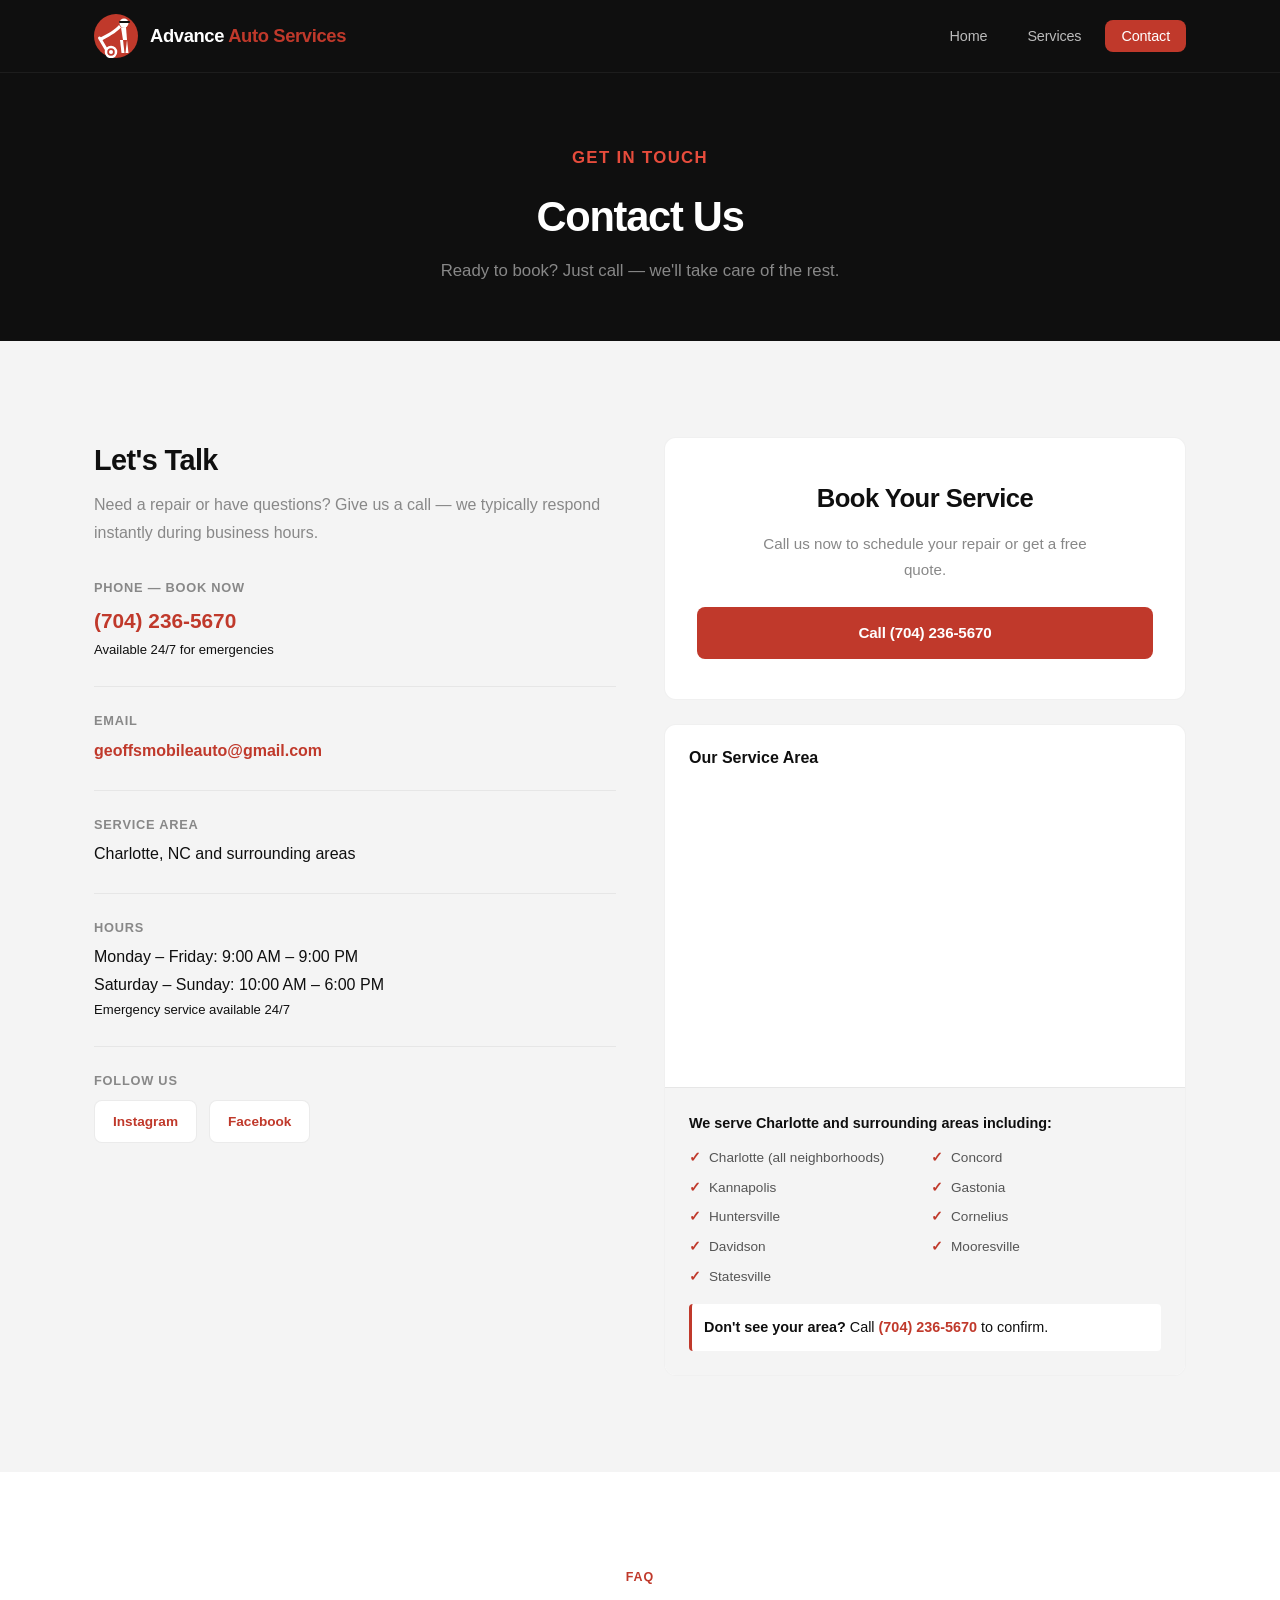
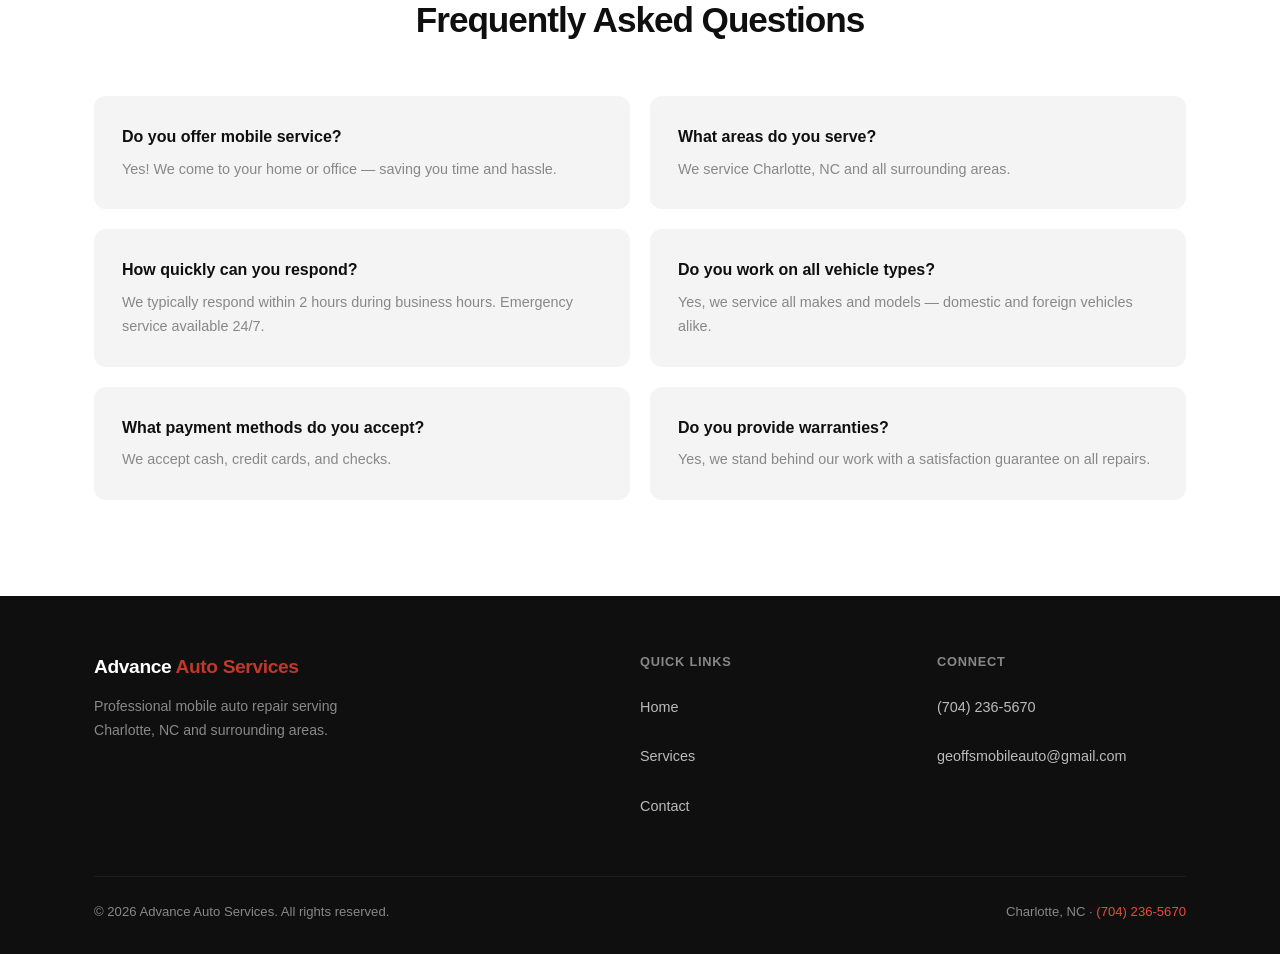
==== commit 1f855fbf: "Replace broken logo img with inline SVG mechanic illustration" ====
--- a/contact.html
+++ b/contact.html
@@ -19,7 +19,7 @@
   </script>
 </head>
 <body>
-  <nav class="navbar"><div class="container"><a href="index.html" class="logo"><img src="assets/logo.webp" alt="Advance Auto Services Logo" class="logo-img" width="40" height="40"><span class="logo-text">Advance <span>Auto Services</span></span></a><button class="mobile-toggle" id="mobileToggle" aria-label="Toggle menu"><svg width="24" height="24" viewBox="0 0 24 24" fill="none" stroke="currentColor" stroke-width="2" stroke-linecap="round"><line x1="3" y1="6" x2="21" y2="6"/><line x1="3" y1="12" x2="21" y2="12"/><line x1="3" y1="18" x2="21" y2="18"/></svg></button><ul class="nav-links" id="navLinks"><li><a href="index.html">Home</a></li><li><a href="services.html">Services</a></li><li><a href="contact.html" class="active">Contact</a></li></ul></div></nav>
+  <nav class="navbar"><div class="container"><a href="index.html" class="logo"><svg xmlns="http://www.w3.org/2000/svg" viewBox="0 0 44 44" width="44" height="44" class="logo-img" aria-hidden="true"><circle cx="22" cy="22" r="22" fill="#c0392b"/><circle cx="30" cy="9" r="4.5" fill="white"/><rect x="25" y="7" width="11" height="2" rx="1" fill="#111"/><path d="M27 13.5 C22 19 14 23 7 27 L5.5 24 C13 20 21 16 25 11 Z" fill="white"/><path d="M27 13.5 L32 13 L33 26 L29 26 Z" fill="white"/><path d="M29 26 L30.5 39 L27.5 39 L26 26 Z" fill="white"/><path d="M33 26 L34.5 39 L31.5 39 L33 26 Z" fill="white"/><line x1="5.5" y1="24" x2="12" y2="35" stroke="white" stroke-width="3" stroke-linecap="round"/><circle cx="17" cy="38" r="5" fill="none" stroke="white" stroke-width="2.5"/><circle cx="17" cy="38" r="2" fill="white"/></svg><span class="logo-text">Advance <span>Auto Services</span></span></a><button class="mobile-toggle" id="mobileToggle" aria-label="Toggle menu"><svg width="24" height="24" viewBox="0 0 24 24" fill="none" stroke="currentColor" stroke-width="2" stroke-linecap="round"><line x1="3" y1="6" x2="21" y2="6"/><line x1="3" y1="12" x2="21" y2="12"/><line x1="3" y1="18" x2="21" y2="18"/></svg></button><ul class="nav-links" id="navLinks"><li><a href="index.html">Home</a></li><li><a href="services.html">Services</a></li><li><a href="contact.html" class="active">Contact</a></li></ul></div></nav>
   <main>
     <header class="page-header"><div class="container"><p class="section-label" style="color: var(--primary-light);">Get in Touch</p><h1>Contact Us</h1><p>Ready to book? Just call — we'll take care of the rest.</p></div></header>
     <section class="contact-section"><div class="container"><div class="contact-wrapper">
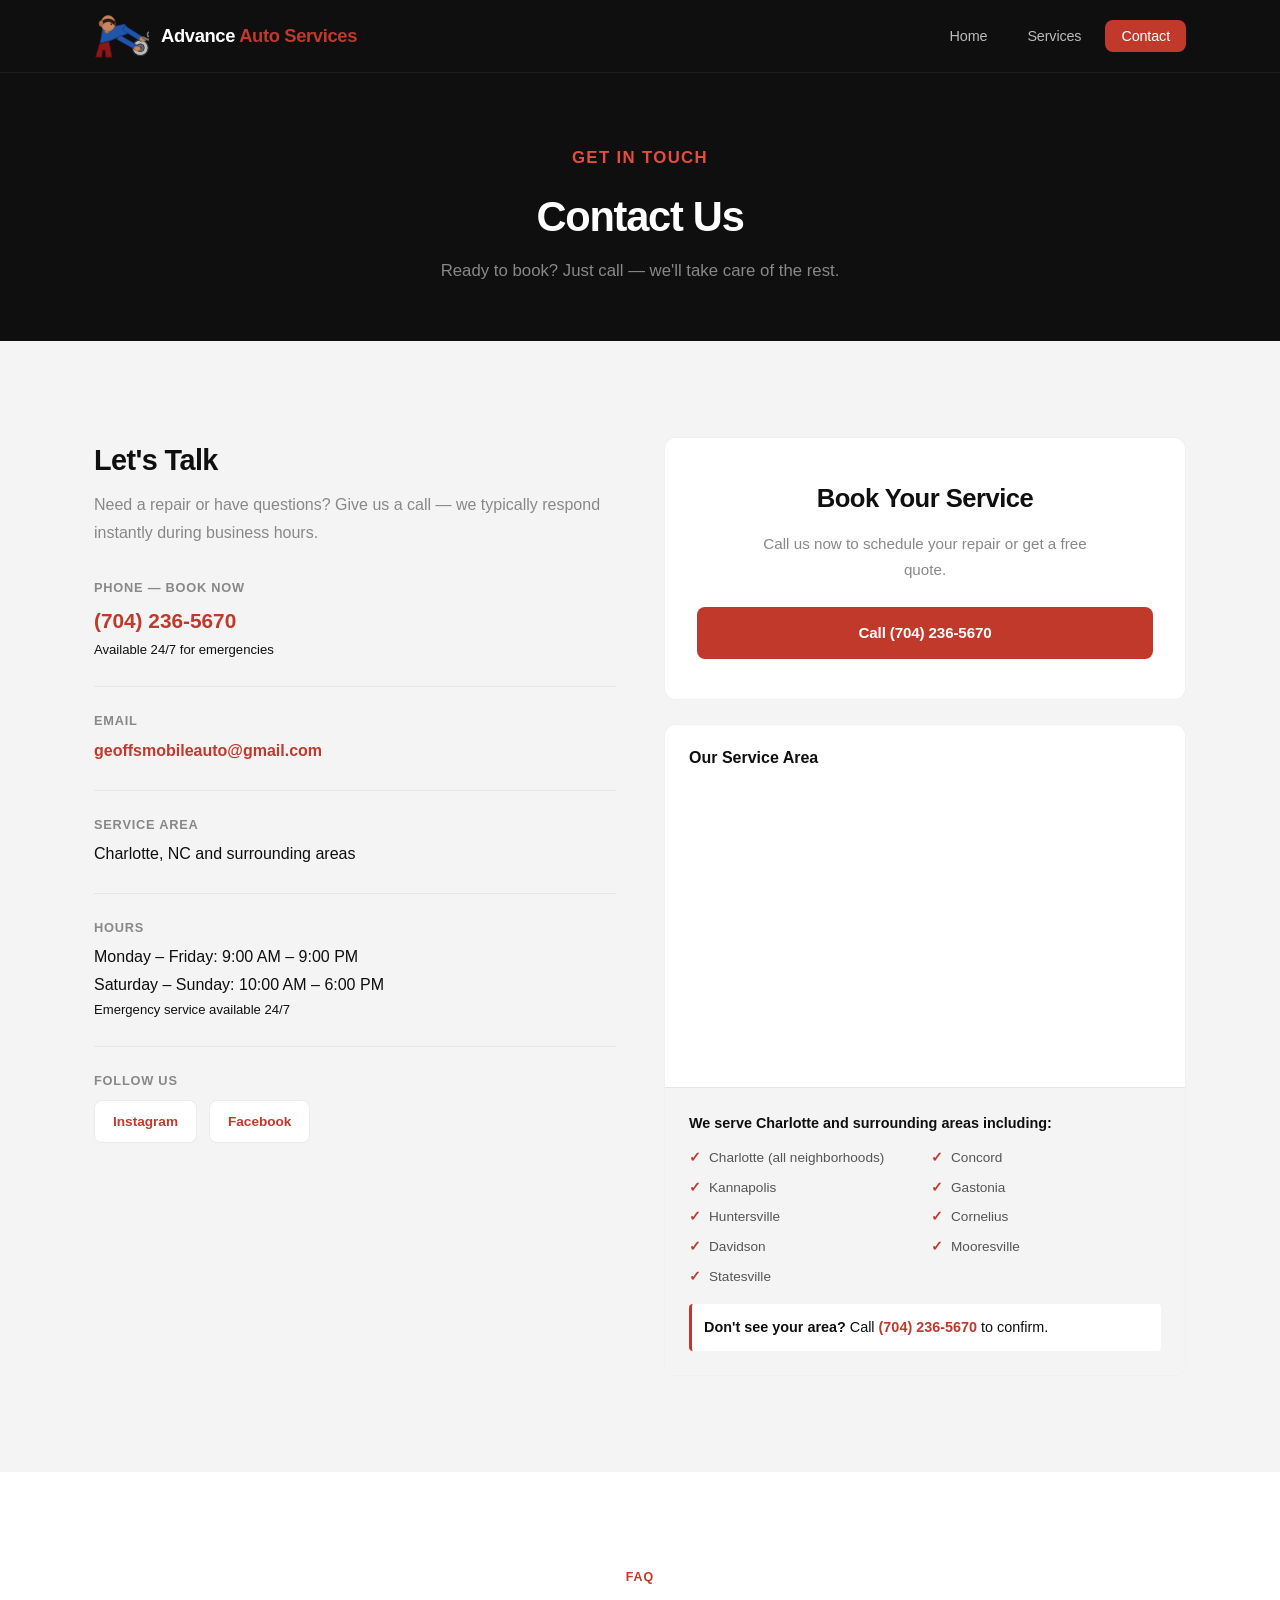
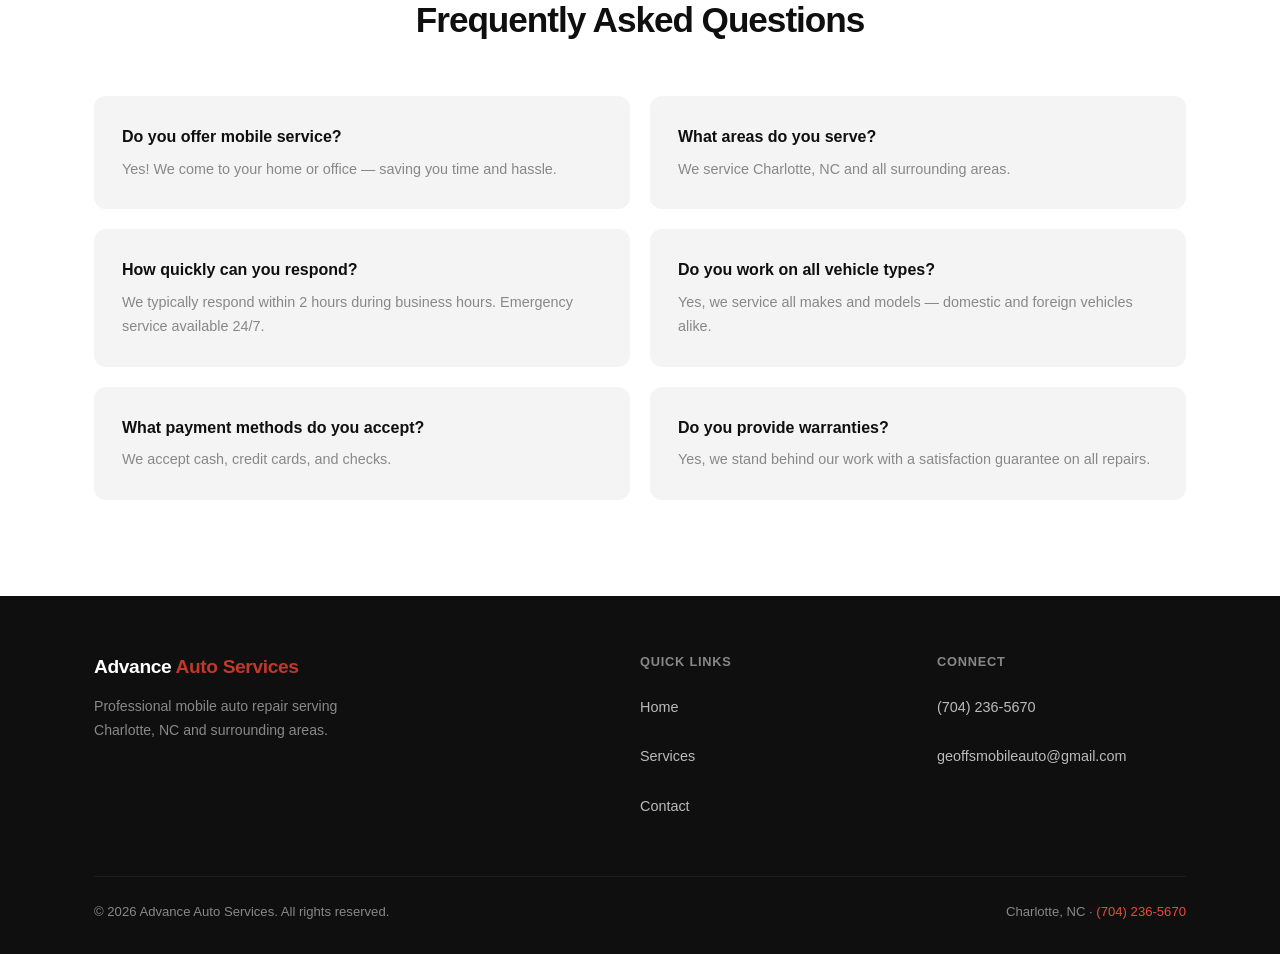
==== commit 5f251268: "Replace generic SVG logo with custom mechanic illustration Replaces the abstract SVG icon with a com" ====
--- a/contact.html
+++ b/contact.html
@@ -19,7 +19,7 @@
   </script>
 </head>
 <body>
-  <nav class="navbar"><div class="container"><a href="index.html" class="logo"><svg xmlns="http://www.w3.org/2000/svg" viewBox="0 0 44 44" width="44" height="44" class="logo-img" aria-hidden="true"><circle cx="22" cy="22" r="22" fill="#c0392b"/><circle cx="30" cy="9" r="4.5" fill="white"/><rect x="25" y="7" width="11" height="2" rx="1" fill="#111"/><path d="M27 13.5 C22 19 14 23 7 27 L5.5 24 C13 20 21 16 25 11 Z" fill="white"/><path d="M27 13.5 L32 13 L33 26 L29 26 Z" fill="white"/><path d="M29 26 L30.5 39 L27.5 39 L26 26 Z" fill="white"/><path d="M33 26 L34.5 39 L31.5 39 L33 26 Z" fill="white"/><line x1="5.5" y1="24" x2="12" y2="35" stroke="white" stroke-width="3" stroke-linecap="round"/><circle cx="17" cy="38" r="5" fill="none" stroke="white" stroke-width="2.5"/><circle cx="17" cy="38" r="2" fill="white"/></svg><span class="logo-text">Advance <span>Auto Services</span></span></a><button class="mobile-toggle" id="mobileToggle" aria-label="Toggle menu"><svg width="24" height="24" viewBox="0 0 24 24" fill="none" stroke="currentColor" stroke-width="2" stroke-linecap="round"><line x1="3" y1="6" x2="21" y2="6"/><line x1="3" y1="12" x2="21" y2="12"/><line x1="3" y1="18" x2="21" y2="18"/></svg></button><ul class="nav-links" id="navLinks"><li><a href="index.html">Home</a></li><li><a href="services.html">Services</a></li><li><a href="contact.html" class="active">Contact</a></li></ul></div></nav>
+  <nav class="navbar"><div class="container"><a href="index.html" class="logo"><svg xmlns="http://www.w3.org/2000/svg" viewBox="0 0 70 56" height="44" width="auto" class="logo-img" aria-hidden="true"><circle cx="59" cy="43" r="10" fill="#bbb" stroke="#333" stroke-width="1.5"/><circle cx="59" cy="43" r="5" fill="#666" stroke="#333" stroke-width="1"/><circle cx="59" cy="43" r="2" fill="#444"/><path d="M7 38 L19 35 L23 55 L15 55 L14 46 L11 46 L10 55 L2 55 Z" fill="#8b1818" stroke="#5a0e0e" stroke-width="1"/><path d="M8 37 L20 34 L47 23 L39 13 L11 19 Z" fill="#2255aa" stroke="#163d88" stroke-width="1"/><path d="M39 15 L63 30 L60 35 L36 20 Z" fill="#2255aa" stroke="#163d88" stroke-width="1"/><path d="M33 27 L57 41 L54 46 L29 32 Z" fill="#2255aa" stroke="#163d88" stroke-width="1"/><ellipse cx="62" cy="32" rx="4" ry="3" fill="#c8875a" stroke="#9d6240" stroke-width="0.8"/><rect x="62" y="29" width="10" height="2.5" rx="1.2" fill="#777" stroke="#444" stroke-width="0.5" transform="rotate(18 62 29)"/><circle cx="71" cy="26" r="3" fill="none" stroke="#777" stroke-width="2"/><ellipse cx="55" cy="44" rx="4" ry="3" fill="#c8875a" stroke="#9d6240" stroke-width="0.8"/><rect x="14" y="18" width="5" height="6" rx="1" fill="#c8875a" stroke="#9d6240" stroke-width="0.8"/><ellipse cx="18" cy="12" rx="9" ry="10" fill="#c8875a" stroke="#9d6240" stroke-width="1"/><path d="M9 10 Q18 2 27 10 L26 14 Q18 5 10 14 Z" fill="#2a1a0e" stroke="#1a0d05" stroke-width="0.5"/><ellipse cx="9" cy="12" rx="2.5" ry="3.5" fill="#b87050" stroke="#9d6240" stroke-width="0.8"/><circle cx="22" cy="13" r="1.2" fill="#333"/></svg><span class="logo-text">Advance <span>Auto Services</span></span></a><button class="mobile-toggle" id="mobileToggle" aria-label="Toggle menu"><svg width="24" height="24" viewBox="0 0 24 24" fill="none" stroke="currentColor" stroke-width="2" stroke-linecap="round"><line x1="3" y1="6" x2="21" y2="6"/><line x1="3" y1="12" x2="21" y2="12"/><line x1="3" y1="18" x2="21" y2="18"/></svg></button><ul class="nav-links" id="navLinks"><li><a href="index.html">Home</a></li><li><a href="services.html">Services</a></li><li><a href="contact.html" class="active">Contact</a></li></ul></div></nav>
   <main>
     <header class="page-header"><div class="container"><p class="section-label" style="color: var(--primary-light);">Get in Touch</p><h1>Contact Us</h1><p>Ready to book? Just call — we'll take care of the rest.</p></div></header>
     <section class="contact-section"><div class="container"><div class="contact-wrapper">
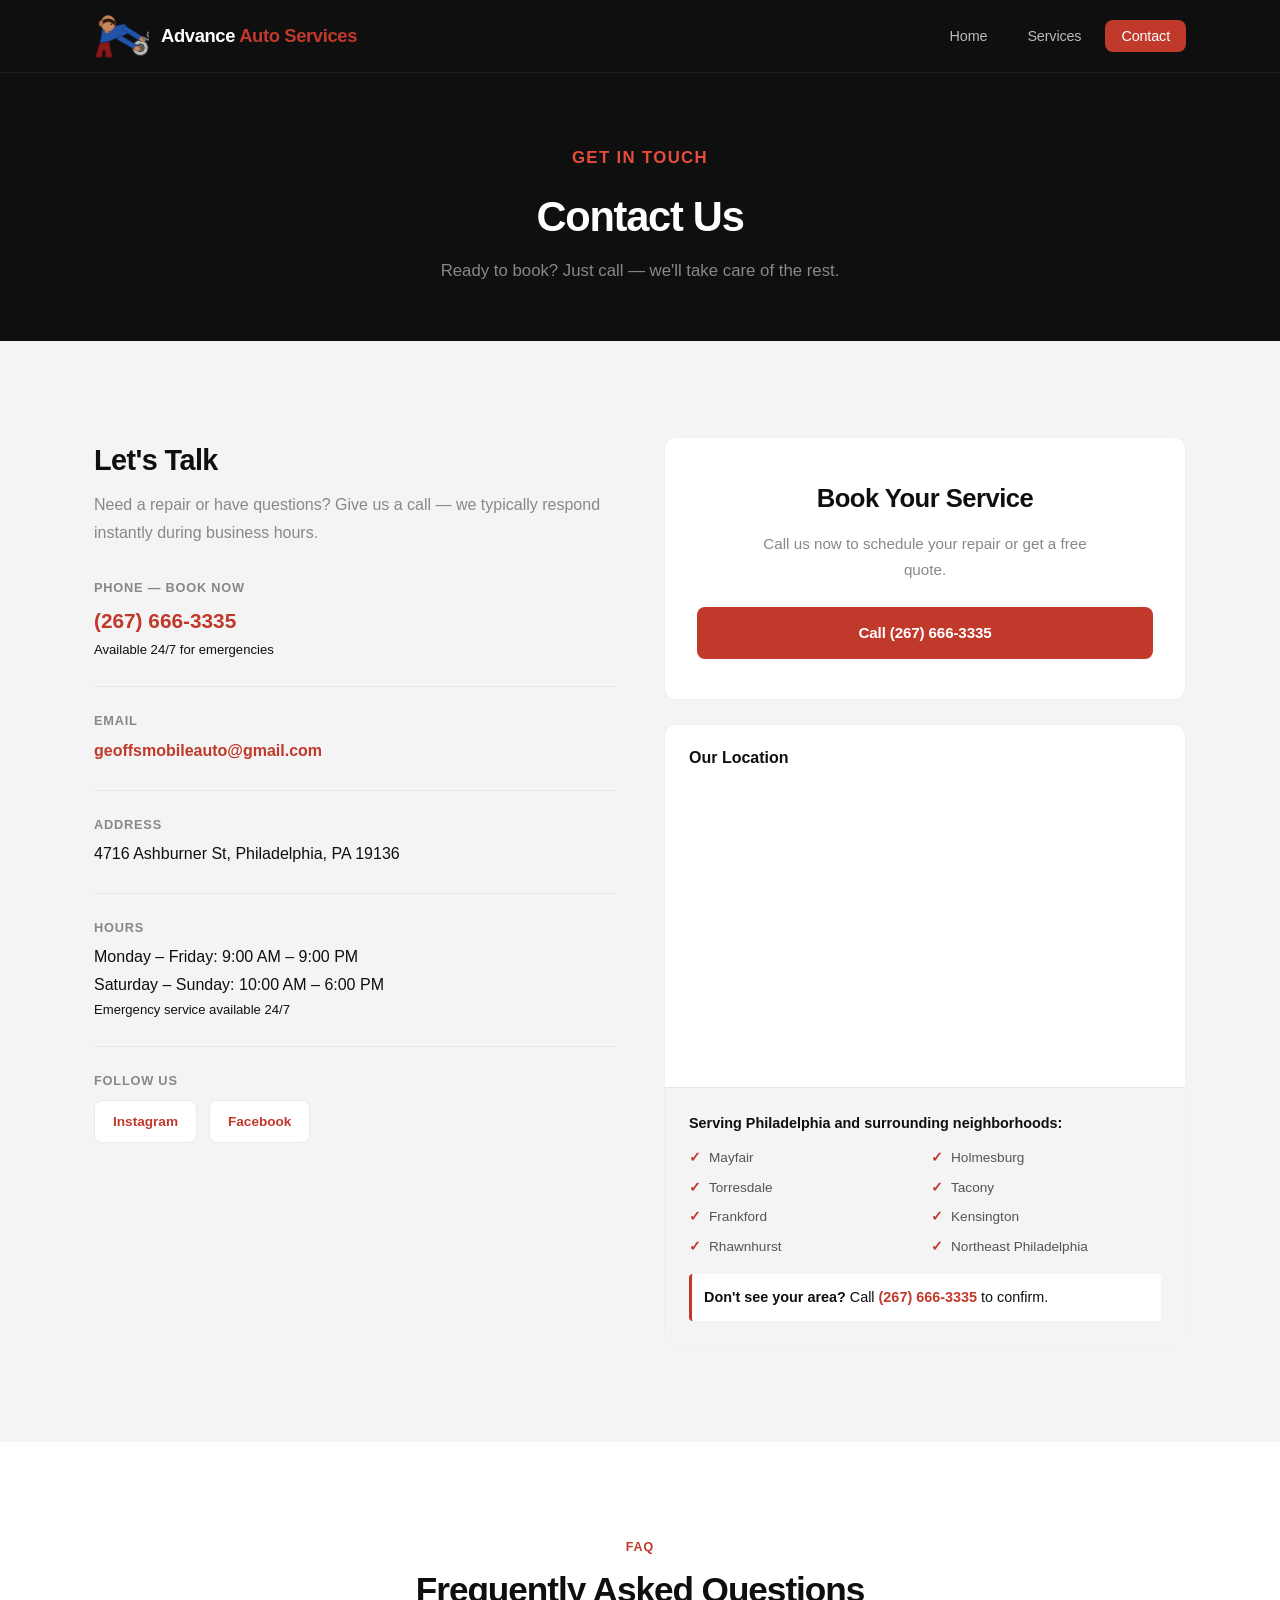
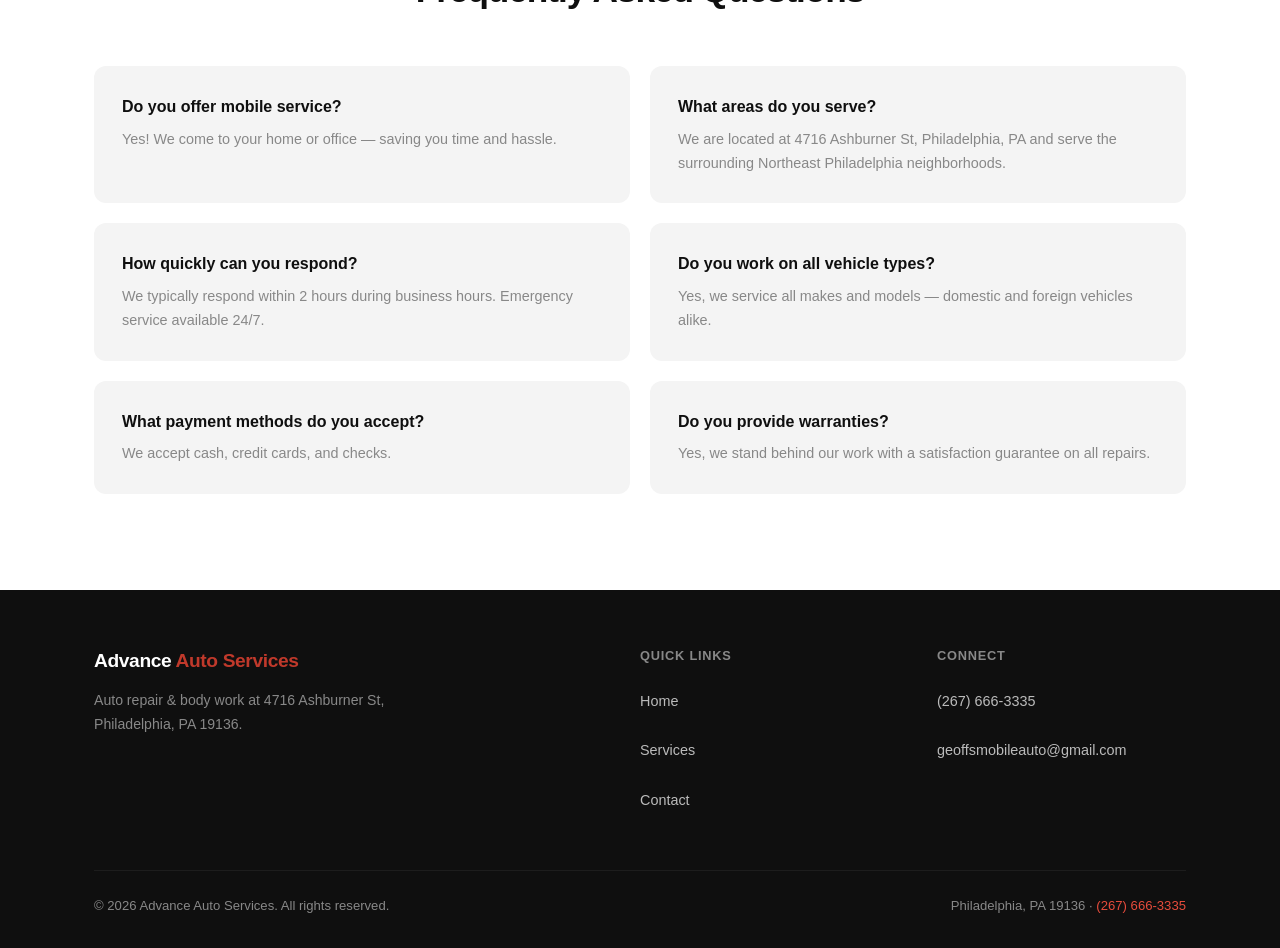
==== commit 3ef5df07: "Replace Charlotte map and location with Philadelphia address Updates map embed to 4716 Ashburner St," ====
--- a/contact.html
+++ b/contact.html
@@ -3,19 +3,19 @@
 <head>
   <meta charset="UTF-8">
   <meta name="viewport" content="width=device-width, initial-scale=1.0">
-  <title>Contact — Advance Auto Services | Charlotte, NC</title>
-  <meta name="description" content="Contact Advance Auto Services in Charlotte, NC. Call (704) 236-5670 for a free quote. Mobile service available 24/7.">
+  <title>Contact — Advance Auto Services | Philadelphia, PA</title>
+  <meta name="description" content="Contact Advance Auto Services at 4716 Ashburner St, Philadelphia, PA. Call (267) 666-3335 for a free quote.">
   <meta name="author" content="Advance Auto Services">
   <meta name="theme-color" content="#c0392b">
-  <meta property="og:title" content="Contact — Advance Auto Services | Charlotte, NC">
-  <meta property="og:description" content="Get in touch with Advance Auto Services. Call (704) 236-5670 for a free quote or to schedule service.">
+  <meta property="og:title" content="Contact — Advance Auto Services | Philadelphia, PA">
+  <meta property="og:description" content="Get in touch with Advance Auto Services. Call (267) 666-3335 or visit us at 4716 Ashburner St, Philadelphia, PA 19136.">
   <link rel="icon" type="image/x-icon" href="assets/favicon.ico">
   <link rel="preconnect" href="https://fonts.googleapis.com">
   <link rel="preconnect" href="https://fonts.gstatic.com" crossorigin>
   <link rel="stylesheet" href="https://fonts.googleapis.com/css2?family=Inter:wght@300;400;500;600;700;800&display=swap">
   <link rel="stylesheet" href="styles.css">
   <script type="application/ld+json">
-  { "@context": "https://schema.org", "@type": "LocalBusiness", "name": "Advance Auto Services", "telephone": "(704) 236-5670", "email": "geoffsmobileauto@gmail.com", "address": { "@type": "PostalAddress", "addressLocality": "Charlotte", "addressRegion": "NC", "addressCountry": "US" }, "url": "https://geoffsmobileauto.com" }
+  { "@context": "https://schema.org", "@type": "LocalBusiness", "name": "Advance Auto Services", "telephone": "(267) 666-3335", "email": "advanceautoservices2@gmail.com", "address": { "@type": "PostalAddress", "streetAddress": "4716 Ashburner St", "addressLocality": "Philadelphia", "addressRegion": "PA", "postalCode": "19136", "addressCountry": "US" }, "url": "https://geoffsmobileauto.com" }
   </script>
 </head>
 <body>
@@ -25,20 +25,20 @@
     <section class="contact-section"><div class="container"><div class="contact-wrapper">
       <div class="contact-info">
         <h2>Let's Talk</h2><p>Need a repair or have questions? Give us a call — we typically respond instantly during business hours.</p>
-        <div class="info-item"><h3>Phone — Book Now</h3><p><a href="tel:+17042365670" style="font-size:1.3rem;">(704) 236-5670</a></p><p class="small">Available 24/7 for emergencies</p></div>
+        <div class="info-item"><h3>Phone — Book Now</h3><p><a href="tel:+12676663335" style="font-size:1.3rem;">(267) 666-3335</a></p><p class="small">Available 24/7 for emergencies</p></div>
         <div class="info-item"><h3>Email</h3><p><a href="mailto:geoffsmobileauto@gmail.com">geoffsmobileauto@gmail.com</a></p></div>
-        <div class="info-item"><h3>Service Area</h3><p>Charlotte, NC and surrounding areas</p></div>
+        <div class="info-item"><h3>Address</h3><p>4716 Ashburner St, Philadelphia, PA 19136</p></div>
         <div class="info-item"><h3>Hours</h3><p>Monday – Friday: 9:00 AM – 9:00 PM</p><p>Saturday – Sunday: 10:00 AM – 6:00 PM</p><p class="small">Emergency service available 24/7</p></div>
         <div class="info-item"><h3>Follow Us</h3><div class="social-links"><a href="https://www.instagram.com/geoffsmobileauto/" target="_blank" rel="noopener noreferrer" class="social-link">Instagram</a><a href="https://www.facebook.com/Geoffsmobileauto/" target="_blank" rel="noopener noreferrer" class="social-link">Facebook</a></div></div>
       </div>
       <div class="contact-book-wrapper">
-        <div class="book-now-card"><h2>Book Your Service</h2><p>Call us now to schedule your repair or get a free quote.</p><a href="tel:+17042365670" class="btn btn-primary" style="width:100%;justify-content:center;">Call (704) 236-5670</a></div>
-        <div class="map-card"><h3>Our Service Area</h3><div class="map-wrapper"><div id="map" style="width:100%;height:300px;"></div></div><div class="coverage-details"><p><strong>We serve Charlotte and surrounding areas including:</strong></p><ul class="coverage-list"><li>Charlotte (all neighborhoods)</li><li>Concord</li><li>Kannapolis</li><li>Gastonia</li><li>Huntersville</li><li>Cornelius</li><li>Davidson</li><li>Mooresville</li><li>Statesville</li></ul><p class="coverage-note"><strong>Don't see your area?</strong> Call <a href="tel:+17042365670">(704) 236-5670</a> to confirm.</p></div></div>
+        <div class="book-now-card"><h2>Book Your Service</h2><p>Call us now to schedule your repair or get a free quote.</p><a href="tel:+12676663335" class="btn btn-primary" style="width:100%;justify-content:center;">Call (267) 666-3335</a></div>
+        <div class="map-card"><h3>Our Location</h3><div class="map-wrapper"><div id="map" style="width:100%;height:300px;"></div></div><div class="coverage-details"><p><strong>Serving Philadelphia and surrounding neighborhoods:</strong></p><ul class="coverage-list"><li>Mayfair</li><li>Holmesburg</li><li>Torresdale</li><li>Tacony</li><li>Frankford</li><li>Kensington</li><li>Rhawnhurst</li><li>Northeast Philadelphia</li></ul><p class="coverage-note"><strong>Don't see your area?</strong> Call <a href="tel:+12676663335">(267) 666-3335</a> to confirm.</p></div></div>
       </div>
     </div></div></section>
-    <section class="faq-section"><div class="container"><div class="section-header text-center"><p class="section-label">FAQ</p><h2 class="section-title">Frequently Asked Questions</h2></div><div class="faq-grid"><div class="faq-item"><h3>Do you offer mobile service?</h3><p>Yes! We come to your home or office — saving you time and hassle.</p></div><div class="faq-item"><h3>What areas do you serve?</h3><p>We service Charlotte, NC and all surrounding areas.</p></div><div class="faq-item"><h3>How quickly can you respond?</h3><p>We typically respond within 2 hours during business hours. Emergency service available 24/7.</p></div><div class="faq-item"><h3>Do you work on all vehicle types?</h3><p>Yes, we service all makes and models — domestic and foreign vehicles alike.</p></div><div class="faq-item"><h3>What payment methods do you accept?</h3><p>We accept cash, credit cards, and checks.</p></div><div class="faq-item"><h3>Do you provide warranties?</h3><p>Yes, we stand behind our work with a satisfaction guarantee on all repairs.</p></div></div></div></section>
+    <section class="faq-section"><div class="container"><div class="section-header text-center"><p class="section-label">FAQ</p><h2 class="section-title">Frequently Asked Questions</h2></div><div class="faq-grid"><div class="faq-item"><h3>Do you offer mobile service?</h3><p>Yes! We come to your home or office — saving you time and hassle.</p></div><div class="faq-item"><h3>What areas do you serve?</h3><p>We are located at 4716 Ashburner St, Philadelphia, PA and serve the surrounding Northeast Philadelphia neighborhoods.</p></div><div class="faq-item"><h3>How quickly can you respond?</h3><p>We typically respond within 2 hours during business hours. Emergency service available 24/7.</p></div><div class="faq-item"><h3>Do you work on all vehicle types?</h3><p>Yes, we service all makes and models — domestic and foreign vehicles alike.</p></div><div class="faq-item"><h3>What payment methods do you accept?</h3><p>We accept cash, credit cards, and checks.</p></div><div class="faq-item"><h3>Do you provide warranties?</h3><p>Yes, we stand behind our work with a satisfaction guarantee on all repairs.</p></div></div></div></section>
   </main>
-  <footer><div class="container"><div class="footer-grid"><div class="footer-brand"><span class="logo-text">Advance <span style="color:var(--primary);">Auto Services</span></span><p>Professional mobile auto repair serving Charlotte, NC and surrounding areas.</p></div><div class="footer-col"><h4>Quick Links</h4><ul><li><a href="index.html">Home</a></li><li><a href="services.html">Services</a></li><li><a href="contact.html">Contact</a></li></ul></div><div class="footer-col"><h4>Connect</h4><ul><li><a href="tel:+17042365670">(704) 236-5670</a></li><li><a href="mailto:geoffsmobileauto@gmail.com">geoffsmobileauto@gmail.com</a></li></ul></div></div><div class="footer-bottom"><p>&copy; <span class="copyright-year">2025</span> Advance Auto Services. All rights reserved.</p><p>Charlotte, NC &middot; <a href="tel:+17042365670">(704) 236-5670</a></p></div></div></footer>
+  <footer><div class="container"><div class="footer-grid"><div class="footer-brand"><span class="logo-text">Advance <span style="color:var(--primary);">Auto Services</span></span><p>Auto repair &amp; body work at 4716 Ashburner St, Philadelphia, PA 19136.</p></div><div class="footer-col"><h4>Quick Links</h4><ul><li><a href="index.html">Home</a></li><li><a href="services.html">Services</a></li><li><a href="contact.html">Contact</a></li></ul></div><div class="footer-col"><h4>Connect</h4><ul><li><a href="tel:+12676663335">(267) 666-3335</a></li><li><a href="mailto:geoffsmobileauto@gmail.com">geoffsmobileauto@gmail.com</a></li></ul></div></div><div class="footer-bottom"><p>&copy; <span class="copyright-year">2025</span> Advance Auto Services. All rights reserved.</p><p>Philadelphia, PA 19136 &middot; <a href="tel:+12676663335">(267) 666-3335</a></p></div></div></footer>
   <script src="script.js"></script>
 </body>
 </html>
